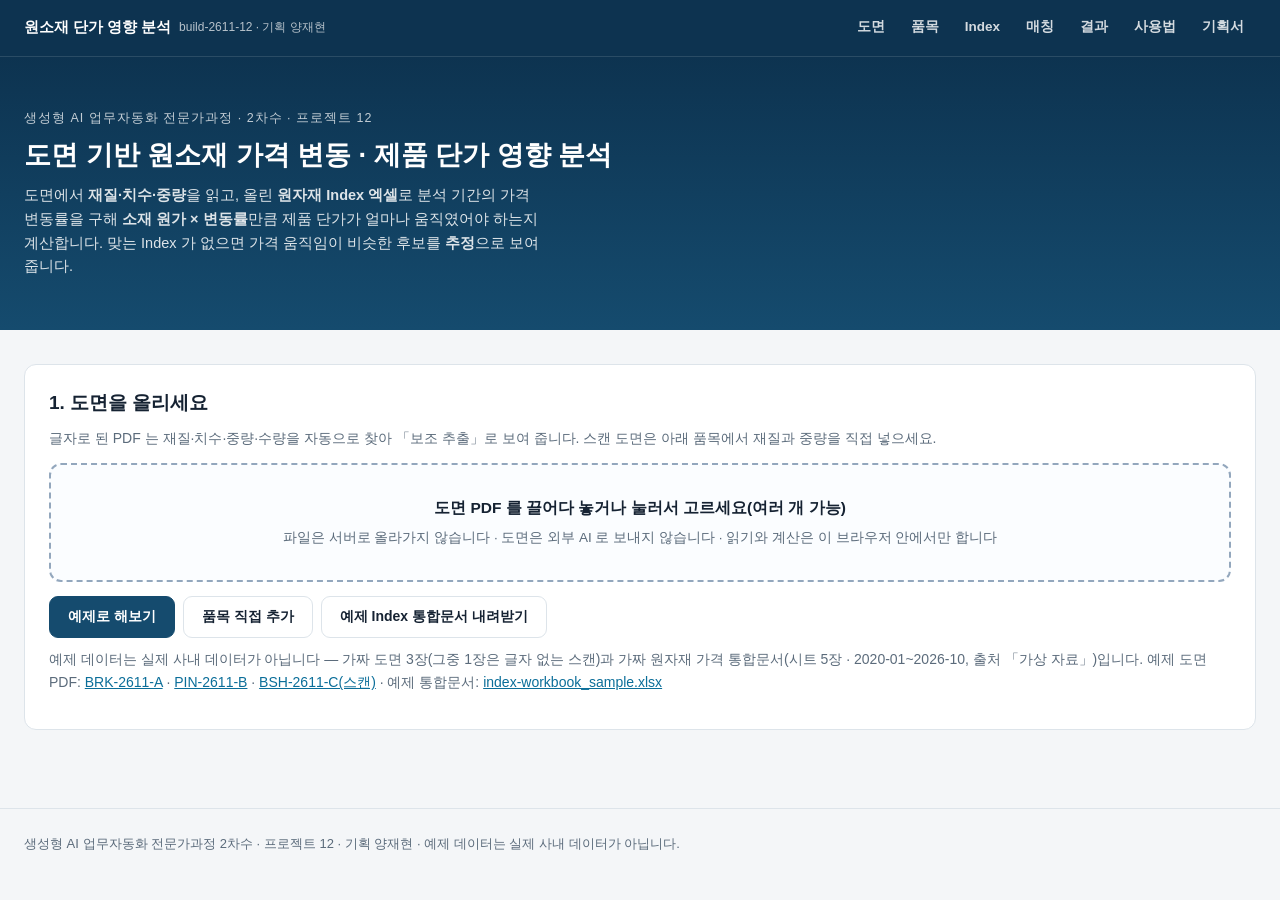
==== index.html @ 7f70e5bc "build-2611-12 임시 배포 Co-Authored-By: Claude Opus 5.5 <noreply@anthropic.com>" ====
<!DOCTYPE html>
<html lang="ko">
<head>
<meta charset="UTF-8">
<meta name="viewport" content="width=device-width, initial-scale=1.0">
<title>원소재 가격 변동 · 제품 단가 영향 분석 — 도면 · 원자재 Index 기반</title>
<meta name="description" content="도면 PDF 에서 재질·치수·중량을 읽고, 올린 원자재 Index 엑셀로 분석 기간의 원소재 가격 변동과 제품 단가 영향(소재 원가 × 변동률)을 계산합니다. 정확한 Index 가 없으면 가격 움직임이 비슷한 후보를 추정으로 보여 줍니다. 파일은 브라우저 안에서만 처리합니다.">
<link rel="icon" href="favicon.svg" type="image/svg+xml">
<link rel="canonical" href="https://build-2611-12.jobability.co.kr/">
<meta name="robots" content="index,follow">
<meta property="og:type" content="website">
<meta property="og:site_name" content="생성형 AI 업무자동화 전문가과정 · 2차수">
<meta property="og:url" content="https://build-2611-12.jobability.co.kr/">
<meta property="og:title" content="원소재 가격 변동 · 제품 단가 영향 분석 — 생성형 AI 업무자동화 전문가과정 2차수">
<meta property="og:description" content="도면의 재질·중량과 원자재 Index 엑셀로 원소재 가격 변동이 제품 단가에 준 영향을 계산합니다.">
<meta property="og:image" content="https://build-2611-12.jobability.co.kr/og-index.png">
<meta property="og:image:width" content="1200">
<meta property="og:image:height" content="630">
<meta property="og:locale" content="ko_KR">
<meta name="twitter:card" content="summary_large_image">
<link rel="stylesheet" href="css/style.css">
<link rel="stylesheet" href="css/app.css">
</head>
<body>

<nav class="topnav" aria-label="주요 메뉴">
  <div class="topnav-inner">
    <a class="topnav-brand" href="index.html">원소재 단가 영향 분석 <small>build-2611-12 · 기획 양재현</small></a>
    <ul class="topnav-links">
      <li><a href="#s-draw">도면</a></li>
      <li><a href="#s-items">품목</a></li>
      <li><a href="#s-index">Index</a></li>
      <li><a href="#s-match">매칭</a></li>
      <li><a href="#s-result">결과</a></li>
      <li><a href="guide.html">사용법</a></li>
      <li><a href="plan.html">기획서</a></li>
    </ul>
  </div>
</nav>

<header class="hero"><div class="wrap">
  <div class="eyebrow">생성형 AI 업무자동화 전문가과정 · 2차수 · 프로젝트 12</div>
  <h1>도면 기반 원소재 가격 변동 · 제품 단가 영향 분석</h1>
  <p>도면에서 <b>재질·치수·중량</b>을 읽고, 올린 <b>원자재 Index 엑셀</b>로 분석 기간의 가격 변동률을 구해
     <b>소재 원가 × 변동률</b>만큼 제품 단가가 얼마나 움직였어야 하는지 계산합니다.
     맞는 Index 가 없으면 가격 움직임이 비슷한 후보를 <b>추정</b>으로 보여 줍니다.</p>
</div></header>

<main><div class="wrap">

<section id="s-draw" class="card">
  <h2 style="margin-top:0">1. 도면을 올리세요</h2>
  <p class="sub">글자로 된 PDF 는 재질·치수·중량·수량을 자동으로 찾아 「보조 추출」로 보여 줍니다. 스캔 도면은 아래 품목에서 재질과 중량을 직접 넣으세요.</p>
  <label class="drop" id="drop">
    <input type="file" id="file" accept=".pdf,application/pdf" multiple>
    <b>도면 PDF 를 끌어다 놓거나 눌러서 고르세요(여러 개 가능)</b>
    <span>파일은 서버로 올라가지 않습니다 · 도면은 외부 AI 로 보내지 않습니다 · 읽기와 계산은 이 브라우저 안에서만 합니다</span>
  </label>
  <div class="btnrow">
    <button class="btn primary" id="btn-sample">예제로 해보기</button>
    <button class="btn" id="btn-add">품목 직접 추가</button>
    <button class="btn" id="btn-sample-xlsx">예제 Index 통합문서 내려받기</button>
  </div>
  <p class="sub" style="margin-top:10px">예제 데이터는 실제 사내 데이터가 아닙니다 — 가짜 도면 3장(그중 1장은 글자 없는 스캔)과 가짜 원자재 가격 통합문서(시트 5장 · 2020-01~2026-10, 출처 「가상 자료」)입니다.
    예제 도면 PDF: <a href="samples/BRK-2611-A_bracket.pdf">BRK-2611-A</a> · <a href="samples/PIN-2611-B_pin.pdf">PIN-2611-B</a> · <a href="samples/BSH-2611-C_scan.pdf">BSH-2611-C(스캔)</a> · 예제 통합문서: <a href="samples/index-workbook_sample.xlsx">index-workbook_sample.xlsx</a></p>
  <div id="draw-status"></div>
  <div id="draws" class="draws"></div>
</section>

<section id="s-items" class="card" hidden>
  <h2 style="margin-top:0">2. 품목 · 단가 · 원가 구성</h2>
  <p class="sub">값 옆 꼬리표가 출처입니다 — <span class="src s-doc">도면에서 읽음</span> <span class="src s-input">직접 입력</span> <span class="src s-calc">계산</span> <span class="src s-assume">가정</span>.
    빈 칸으로 둔 수율·스크랩 회수율·절단 여유는 가정 기본값을 씁니다. 가공 여유는 소재 규격(가공 전 치수)에 넣어 적으세요.</p>
  <div id="items"></div>
</section>

<section id="s-index" class="card" hidden>
  <h2 style="margin-top:0">3. 원자재 Index 엑셀 · 분석 기간</h2>
  <p class="sub">엑셀에 있는 Index 만 씁니다. 인터넷 시세나 다른 가격은 쓰지 않습니다. 열마다 이름 · 단위 · 출처를 읽어 아래 표에 보여 줍니다. 역할(Index · 참고 계열 · 쓰지 않음)과 재질 계열을 확인하고 고치세요.
    단위가 비어 있는 숫자 열(전월 대비 증감률)과 분기 열은 Index 로 쓰지 않습니다.</p>
  <label class="drop slim" id="xdrop">
    <input type="file" id="xfile" accept=".xlsx,.xls,.csv">
    <b>Index 엑셀(.xlsx · .csv)을 끌어다 놓거나 눌러서 고르세요</b>
    <span>시트 여러 장을 한 번에 읽습니다 · 머리 블록(Item · 지역 · 기준 · 단위 · 규격 · 출처) 형식과 「날짜 열 + Index 열」 형식 모두 · 일·주 단위 값은 월평균</span>
  </label>
  <div class="form">
    <label>분석 시작월 <input type="month" id="p-start" value="2022-03"></label>
    <label>분석 종료월 <input type="month" id="p-end" value="2025-05"></label>
    <label>설명 허용 차이(기준 단가의 %) <input type="number" id="tol" value="1" min="0" step="0.5"></label>
  </div>
  <label class="chk"><input type="checkbox" id="fx" disabled> USD · RMB 단위 Index 를 같은 통합문서의 환율 시트로 원화 환산해 쓰기(선택 · 바꾼 값은 「계산」) </label>
  <div class="tablewrap" id="map"></div>
  <div id="index-err"></div>
  <div id="index-status"></div>
</section>

<section id="s-match" class="card" hidden>
  <h2 style="margin-top:0">4. 원소재 ↔ Index 매칭</h2>
  <p class="sub">재질 계열과 같은 Index 가 있으면 그것만 씁니다. 없으면 같은 계열 후보를 재질 유사도와 분석 기간의 가격 움직임(월간 변동률 상관)으로 비교해 보여 주고 <b>추정 — 담당자 확인</b>으로 표시합니다.
    유사 Index 는 실제 원소재 가격이 아니라 가격 변동을 추정하는 대체 지표입니다.</p>
  <div id="match"></div>
</section>

<section id="s-result" class="card" hidden>
  <h2 style="margin-top:0">5. 분석 결과</h2>
  <div id="summary"></div>
  <h3>기간별 원자재 가격 변동</h3>
  <div class="tablewrap" id="price"></div>
  <div class="charts two" id="trend"></div>
  <h3>제품 단가 영향</h3>
  <p class="sub">원가 증감액 = 제품당 소재 원가 × Index 변동률. 가공비·인건비·경비는 Index 영향을 받지 않는 별도 항목입니다.</p>
  <div class="tablewrap" id="impact"></div>
  <div class="charts wide" id="waterfall"></div>
  <h3>추가 검토가 필요한 항목</h3>
  <div id="review"></div>
</section>

<section id="s-out" class="card" hidden>
  <h2 style="margin-top:0">6. 엑셀 보고서 · AI(선택)</h2>
  <div class="btnrow">
    <button class="btn green" id="btn-export">엑셀 보고서 내려받기</button>
  </div>
  <p class="sub" style="margin-top:10px">시트: 도면별분석 · Index매칭 · 가격변동(분석 기간 월별 원자료 포함) · 단가영향 · 종합 · 근거가정</p>
  <details class="ai">
    <summary>AI 의견 받기(선택 — 없어도 모든 계산이 됩니다)</summary>
    <p class="sub">매칭 카드의 「AI 의견」 단추를 누르면 <b>담당자가 확인한 재질명과 엑셀의 Index 이름 목록만</b> 보냅니다. 도면·단가·Index 값은 보내지 않습니다. AI 답은 계산에 쓰지 않고 「AI 초안 — 검토 필요」로만 보여 줍니다.</p>
    <div class="form">
      <label>제공자 <select id="ai-prov"><option value="anthropic">Anthropic (claude-haiku-5-5)</option><option value="openai">OpenAI (gpt-4o-mini)</option></select></label>
      <label class="wide">API 키 <input type="password" id="ai-key" autocomplete="off" placeholder="키는 이 브라우저에만 저장됩니다"></label>
    </div>
  </details>
</section>

</div></main>

<footer><div class="wrap">
  생성형 AI 업무자동화 전문가과정 2차수 · 프로젝트 12 · 기획 양재현 ·
  예제 데이터는 실제 사내 데이터가 아닙니다.
</div></footer>

<script src="lib/xlsx.full.min.js"></script>
<script src="js/costidx.js"></script>
<script src="js/app.js"></script>
</body>
</html>
---- css/style.css ----
:root{
  --bg:#f4f6f8; --card:#fff; --ink:#152232; --sub:#5b6b7b; --line:#dde4ea;
  --brand:#154b6e; --brand-deep:#0d3350; --accent:#0b6e99;
  --ok:#0a6045; --warn:#7a4f00; --danger:#c8341f;
  --wrap:1320px; --pad:24px;
}
@media (max-width:640px){ :root{ --pad:16px; } }
*{box-sizing:border-box; margin:0; padding:0;}
html,body{background:var(--bg); color:var(--ink);
  font-family:"Pretendard","Apple SD Gothic Neo","Malgun Gothic",sans-serif;}
body{font-size:15px; line-height:1.65; word-break:keep-all; overflow-wrap:break-word;}

/* 상단 바는 고정 — 표를 아래로 훑는 동안에도 조작부가 보여야 한다.
   sticky 가 아니라 fixed 다: 조상에 overflow 가 걸리면 sticky 는 조용히 죽는다. */
.topnav{position:fixed; top:0; left:0; right:0; z-index:40;
  background:var(--brand-deep); border-bottom:1px solid rgba(255,255,255,.12);}
.topnav-inner{display:flex; align-items:center; justify-content:space-between;
  gap:20px; max-width:var(--wrap); margin:0 auto; padding:0 var(--pad); min-height:56px;}
.topnav-brand{display:flex; align-items:center; min-height:56px; color:#fff;
  font-weight:750; font-size:14.5px; text-decoration:none; white-space:nowrap;}
.topnav-brand small{font-weight:400; opacity:.7; font-size:12px; margin-left:8px;}
.topnav-links{display:flex; align-items:center; gap:2px; list-style:none; margin:0; padding:0;
  overflow-x:auto; scrollbar-width:none;}
.topnav-links::-webkit-scrollbar{display:none;}
.topnav-links a{display:flex; align-items:center; min-height:56px; padding:0 12px;
  color:rgba(255,255,255,.82); text-decoration:none; font-size:13.5px; font-weight:600;
  white-space:nowrap; border-bottom:2px solid transparent;}
.topnav-links a:hover{color:#fff;}
.topnav-links a.active{color:#fff; border-bottom-color:#7ec8a0;}
@media (max-width:860px){
  .topnav-inner{gap:10px; padding:0 14px; min-height:52px;}
  .topnav-brand{min-height:52px; font-size:13.5px;} .topnav-brand small{display:none;}
  .topnav-links a{min-height:52px; padding:0 9px; font-size:13px;}
}

.hero{background:linear-gradient(180deg,var(--brand-deep),var(--brand)); color:#fff;
  padding:52px 0 38px; margin-top:56px;}
@media (max-width:860px){ .hero{margin-top:52px; padding:38px 0 28px;} }
.hero .eyebrow{font-size:12.5px; letter-spacing:.08em; opacity:.75; margin-bottom:9px;}
.hero h1{font-size:27px; line-height:1.3; font-weight:750; margin-bottom:11px;}
.hero p{max-width:66ch; color:rgba(255,255,255,.86); font-size:14.5px;}
main{padding:34px 0 60px;}
.wrap{max-width:var(--wrap); margin:0 auto; padding:0 var(--pad);}

h2{font-size:19px; font-weight:700; margin:32px 0 8px;}
main > .wrap > :first-child{margin-top:0;}
p{margin:0 0 13px;} .sub{color:var(--sub); font-size:14px;}
code{font-family:ui-monospace,SFMono-Regular,Menlo,monospace; font-size:.92em;
  background:#eef2f6; border-radius:4px; padding:1px 5px;}

.card{background:var(--card); border:1px solid var(--line); border-radius:12px;
  padding:22px 24px; margin-bottom:18px;}
.drop{display:block; border:2px dashed #93a7bd; border-radius:12px; background:#fbfdff;
  padding:30px 20px; text-align:center; cursor:pointer; transition:border-color .15s,background .15s;}
.drop:hover,.drop.over{border-color:var(--accent); background:#f0f8fc;}
.drop b{display:block; font-size:15.5px; margin-bottom:5px;}
.drop span{color:var(--sub); font-size:13.5px;}
input[type=file]{display:none;}

.btn{display:inline-flex; align-items:center; justify-content:center; gap:6px;
  min-height:42px; padding:0 18px; border-radius:9px; border:1px solid var(--line);
  background:#fff; color:var(--ink); font-size:14px; font-weight:650; cursor:pointer;}
.btn:hover{border-color:#9fb2c4;}
.btn.primary{background:var(--brand); border-color:var(--brand); color:#fff;}
.btn.primary:hover{background:var(--brand-deep);}
.btn.green{background:var(--ok); border-color:var(--ok); color:#fff;}
.btn:disabled{opacity:.45; cursor:not-allowed;}
.btnrow{display:flex; flex-wrap:wrap; gap:8px; margin-top:14px;}

.note{border-left:4px solid var(--accent); background:#eef6fa; color:#0b3a4f;
  padding:13px 15px; border-radius:8px; font-size:14px; margin:14px 0;}
.warn{border-left:4px solid var(--danger); background:#fdeae7; color:#7a1a0c;
  padding:13px 15px; border-radius:8px; font-size:14px; margin:14px 0;}
.ok{border-left:4px solid var(--ok); background:#e9f6f0; color:#08422a;
  padding:13px 15px; border-radius:8px; font-size:14px; margin:14px 0;}

.tablewrap{overflow-x:auto; border:1px solid var(--line); border-radius:10px; background:#fff; max-height:70vh;}
table{border-collapse:collapse; width:100%; font-size:13px;}
th,td{border-bottom:1px solid var(--line); padding:8px 11px; text-align:left; white-space:nowrap;}
th{background:#eef2f6; font-weight:700; position:sticky; top:0; z-index:1;}
tr:last-child td{border-bottom:0;}
td.num{text-align:right; font-variant-numeric:tabular-nums;}
td.mono{font-family:ui-monospace,SFMono-Regular,Menlo,monospace;}
tr.flag td{background:#fdf3f1;}
/* 계산으로 채운 값은 문서에 적혀 있던 값과 **신뢰도가 다르다.**
   같은 모양으로 두면 사람이 구분하지 못한 채 그대로 믿게 된다. */
td .calc{display:inline-block; margin-left:5px; font-size:10.5px; font-weight:700;
  color:#0b3a4f; background:#dceaf3; border-radius:4px; padding:1px 5px; vertical-align:middle;}
.rev{color:var(--danger); font-weight:650; white-space:normal; min-width:240px;}

.filelist{margin:13px 0 0; padding:0; list-style:none; font-size:13.5px;}
.filelist li{padding:6px 0; border-bottom:1px solid var(--line); color:var(--sub);
  display:flex; justify-content:space-between; gap:10px;}
.filelist li:last-child{border-bottom:0;}
.stats{display:flex; flex-wrap:wrap; gap:10px; margin:14px 0 0;}
.stat{background:#eef2f6; border-radius:9px; padding:9px 14px; font-size:13.5px;}
.stat b{font-size:17px; display:block; font-variant-numeric:tabular-nums;}
footer{border-top:1px solid var(--line); padding:24px 0 40px; color:var(--sub); font-size:13px;}
---- css/app.css ----
/* 이 앱 전용 — 공통 style.css 뒤에 읽는다 */
[hidden]{display:none !important;}
h3{font-size:16px; font-weight:700; margin:24px 0 8px;}
h3 small{font-weight:400; font-size:12.5px; margin-left:6px;}
.btn.sm{min-height:34px; padding:0 12px; font-size:13px;}
.btnrow.tight2{margin-top:10px;}
.bad{color:var(--danger); font-weight:650;}
.drop.slim{padding:20px 16px;}
a{color:var(--accent);}

/* 출처 꼬리표 — 도면에서 읽은 값 · 직접 입력 · 계산 · 추정 · 가정은 신뢰도가 다르다 */
.src{display:inline-block; font-size:10.5px; font-weight:700; border-radius:4px; padding:1px 5px; vertical-align:middle; white-space:nowrap; line-height:1.5;}
.s-doc{color:#0b3a4f; background:#dceaf3;}
.s-input{color:#34404c; background:#e8ecf0;}
.s-calc{color:#08422a; background:#dcefe5;}
.s-est{color:#7a1a0c; background:#fbe1d9;}
.s-assume{color:#6b4a00; background:#fbefcf;}

/* 보조 추출 */
.draws{display:grid; grid-template-columns:repeat(auto-fit,minmax(min(420px,100%),1fr)); gap:12px; margin-top:12px;}
.draw{border:1px solid var(--line); border-radius:10px; padding:12px 14px; background:#fbfdff; min-width:0;}
.draw-head{margin-bottom:8px; font-size:14px; overflow-wrap:anywhere;}
.draw .tablewrap{max-height:none;}
table.ext th{position:static; width:84px; background:#f3f6f9;}
table.ext td{white-space:normal;}
td.srcline{color:var(--sub); font-size:12px; font-family:ui-monospace,SFMono-Regular,Menlo,monospace;}

/* 품목 편집 */
.item{border:1px solid var(--line); border-radius:10px; padding:14px 16px; margin-top:14px; background:#fcfdfe;}
.item-head{display:flex; flex-wrap:wrap; gap:6px 10px; align-items:center; margin-bottom:6px;}
.item-head .x{margin-left:auto;}
.form{display:grid; grid-template-columns:repeat(auto-fill,minmax(min(190px,100%),1fr)); gap:10px 14px; align-items:end; margin:10px 0;}
.form label{display:flex; flex-direction:column; gap:4px; font-size:13px; color:var(--sub);}
.form label .src{align-self:flex-start;}
.form label.wide{grid-column:span 2;}
@media (max-width:640px){ .form label.wide{grid-column:1/-1;} }
.form input,.form select,table.lines input,table.lines select,#map select{font:inherit; font-size:14px; padding:6px 8px; border:1px solid var(--line); border-radius:7px; background:#fff; min-width:0; width:100%;}
.form.comp{padding:10px 12px; background:#f4f7fa; border-radius:9px;}
table.lines{width:max-content; min-width:100%;}
table.lines td{vertical-align:top; padding:6px 6px;}
table.lines th{font-size:12px;}
table.lines .cell{display:flex; flex-direction:column; gap:3px; align-items:flex-start;}
.w-mat{width:150px !important;} .w-dim{width:160px !important;} .w-n{width:100px !important;} .w-s{width:76px !important;}
table.lines select{min-width:150px;}
td.calc{font-size:12px; color:var(--sub); white-space:nowrap; min-width:190px; line-height:1.7;}
.x{border:0; background:none; color:var(--accent); cursor:pointer; text-decoration:underline; font:inherit; font-size:13px;}
.issues{margin-top:10px; font-size:13.5px;} .issues ul{margin:6px 0 0 20px; color:var(--sub);}
#map{margin-top:6px; max-height:none;}
#map td{vertical-align:middle;}

/* 매칭 */
.mcard{border:1px solid var(--line); border-left:5px solid var(--ok); border-radius:10px; padding:12px 16px; margin-top:12px; background:#fff;}
.mcard.st-estimate,.mcard.st-manual{border-left-color:#d9822b;}
.mcard.st-multi,.mcard.st-none,.mcard.st-unknown{border-left-color:var(--danger);}
.mhead{font-size:14.5px; margin-bottom:6px; display:flex; flex-wrap:wrap; gap:4px 8px; align-items:center;}
.tag{font-size:12px; font-weight:700; border-radius:5px; padding:2px 7px;}
.t-ok{background:#dcefe5; color:#08422a;} .t-warn{background:#fdebd3; color:#6b3a00;} .t-bad{background:#fbd9d2; color:#7a1a0c;}
.conf{font-size:12.5px; color:var(--sub);}
table.cands tr.sel td{background:#fdf6ea; font-weight:650;}
table.cands td.wrap{white-space:normal; min-width:200px;}
.mctl{margin:8px 0 0;}
.aibox{border:1px dashed #b38a3e; background:#fffaf0; border-radius:8px; padding:10px 12px; margin-top:8px; font-size:13.5px; white-space:pre-line;}
.aibox p{margin:4px 0 0;}
details.ai{margin-top:16px; border-top:1px solid var(--line); padding-top:12px;}
details.ai summary{cursor:pointer; font-weight:650;}

/* 결과 */
td.up{color:var(--danger);} td.down{color:var(--ok);}
.rev{white-space:normal; min-width:240px; font-size:12.5px;}
.v-explained{color:var(--ok);} .v-review,.v-contradict{color:var(--danger); font-weight:650;} .v-na{color:var(--sub);}
.revlist{margin:6px 0 0 20px; font-size:14px;} .revlist li{margin-bottom:5px;}
#price,#impact{max-height:none;}

/* 그래프 */
.charts{display:grid; gap:14px 18px; margin-top:6px;}
.charts.two{grid-template-columns:repeat(auto-fit,minmax(min(380px,100%),1fr));}
.charts.wide{grid-template-columns:repeat(auto-fit,minmax(min(520px,100%),1fr));}
.charts > div{min-width:0;}
.charts svg,.chart svg{width:100%; height:auto; display:block; background:#fff; border:1px solid var(--line); border-radius:10px;}
.chart.cand{margin-top:10px; max-width:640px;}
svg .grid{stroke:#e6ebf0;} svg .ax{font-size:11px; fill:#5b6b7b;} svg .axt{font-size:11.5px; fill:#152232; font-weight:600;}
svg .axl{stroke:#9aa9b8;}
svg polyline{fill:none; stroke-width:2.2;}
svg .l-idx{stroke:#154b6e;} svg .l-ref{stroke-dasharray:5 4;}
svg .period{fill:#f6c97a; opacity:.22;}
svg .mark{fill:#c8341f; stroke:#fff; stroke-width:1.5;}
svg .wl{font-size:10.5px; font-weight:600;}
svg .conn{stroke:#9aa9b8; stroke-dasharray:3 3;}
.legend{display:flex; flex-wrap:wrap; gap:6px 14px; align-items:center; font-size:12.5px; color:var(--sub); margin-top:6px;}
.legend .sw{display:inline-block; width:16px; height:3px; margin-right:6px; vertical-align:middle;}
/* v1.1 — 통합문서 매핑 · 근거 · 단위별 표 */
#map{max-height:520px;}
#map tr.sheethead td{background:#eef3f8; white-space:normal; font-size:13px; position:sticky; top:37px;}
#map td.wrap{min-width:240px;}
td.ev,.ev{font-size:12px; color:var(--sub); white-space:normal; min-width:200px;}
td.mono{font-family:ui-monospace,SFMono-Regular,Menlo,monospace;}
.evid{font-size:13px; color:var(--sub);}
.unitgrp{margin-top:10px;} .unithead{font-size:13.5px; margin:4px 0 6px;}
label.chk{display:flex; gap:8px; align-items:center; font-size:13.5px; color:var(--ink); margin:4px 0 10px;}
#price{border:0; max-height:none; overflow:visible; background:none;}
#map select[data-r=role]{min-width:150px;} #map select[data-r=family]{min-width:150px;}
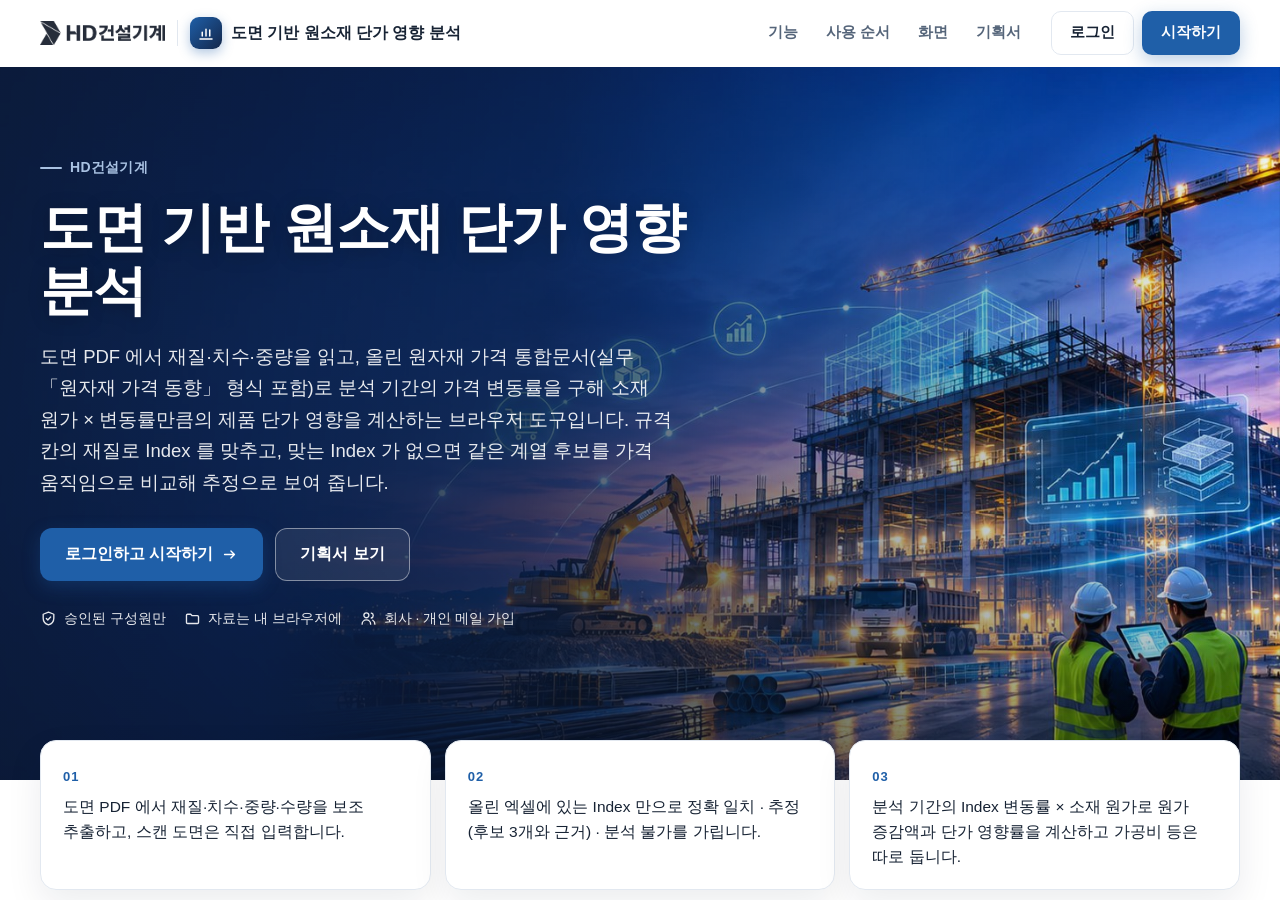
==== commit a3e2fad6: "마무리: 로그인 · 게시판 · 첫 화면 · 개발 자료 전체 Co-Authored-By: Claude Fable 5.2 <noreply@anthropic.com>" ====
--- a/index.html
+++ b/index.html
@@ -6,20 +6,26 @@
 <title>원소재 가격 변동 · 제품 단가 영향 분석 — 도면 · 원자재 Index 기반</title>
 <meta name="description" content="도면 PDF 에서 재질·치수·중량을 읽고, 올린 원자재 Index 엑셀로 분석 기간의 원소재 가격 변동과 제품 단가 영향(소재 원가 × 변동률)을 계산합니다. 정확한 Index 가 없으면 가격 움직임이 비슷한 후보를 추정으로 보여 줍니다. 파일은 브라우저 안에서만 처리합니다.">
 <link rel="icon" href="favicon.svg" type="image/svg+xml">
-<link rel="canonical" href="https://build-2611-12.jobability.co.kr/">
+<link rel="canonical" href="https://aebonlee.github.io/build-2611-12/">
 <meta name="robots" content="index,follow">
 <meta property="og:type" content="website">
 <meta property="og:site_name" content="생성형 AI 업무자동화 전문가과정 · 2차수">
-<meta property="og:url" content="https://build-2611-12.jobability.co.kr/">
+<meta property="og:url" content="https://aebonlee.github.io/build-2611-12/">
 <meta property="og:title" content="원소재 가격 변동 · 제품 단가 영향 분석 — 생성형 AI 업무자동화 전문가과정 2차수">
 <meta property="og:description" content="도면의 재질·중량과 원자재 Index 엑셀로 원소재 가격 변동이 제품 단가에 준 영향을 계산합니다.">
-<meta property="og:image" content="https://build-2611-12.jobability.co.kr/og-index.png">
+<meta property="og:image" content="https://aebonlee.github.io/build-2611-12/og-index.png">
 <meta property="og:image:width" content="1200">
 <meta property="og:image:height" content="630">
 <meta property="og:locale" content="ko_KR">
 <meta name="twitter:card" content="summary_large_image">
 <link rel="stylesheet" href="css/style.css">
 <link rel="stylesheet" href="css/app.css">
+<!-- auth-kit: 로그인 전에는 도구 화면을 감춘다(js/auth.js 가 판정 뒤 푼다) -->
+<script>document.documentElement.classList.add('auth-lock')</script>
+<link rel="stylesheet" href="css/auth.css?v=2026-11-13.10">
+<link rel="stylesheet" href="css/board.css?v=2026-11-13.10">
+<link rel="stylesheet" href="css/kit-build.css?v=2026-11-13.10">
+<!-- /auth-kit -->
 </head>
 <body>
 
@@ -141,5 +147,12 @@
 <script src="lib/xlsx.full.min.js"></script>
 <script src="js/costidx.js"></script>
 <script src="js/app.js"></script>
+<!-- auth-kit: 로그인 · 사용 신청 · 승인 · 게시판(키트 정본 data10-00/kit/auth, 적용 build-2611-00/tools/kit) -->
+<script src="vendor/supabase.js?v=2026-11-13.10"></script>
+<script src="js/auth-config.js?v=2026-11-13.10"></script>
+<script src="js/kit-build.js?v=2026-11-13.10"></script>
+<script src="js/board.js?v=2026-11-13.10"></script>
+<script src="js/auth.js?v=2026-11-13.10"></script>
+<!-- /auth-kit -->
 </body>
 </html>
--- a/css/auth.css
+++ b/css/auth.css
@@ -0,0 +1,571 @@
+/* data10 로그인 키트 — 정본: data10-00/kit/auth/css/auth.css (사본을 직접 고치지 말 것)
+   로그인 전 대문 · 사용 신청 · 승인 대기 · 구성원 관리 창. 클래스는 모두 ag- / auth- 로 시작해 도구 화면과 섞이지 않는다. */
+:root {
+  --ag-ink: #172334; --ag-sub: #55657a; --ag-line: #d6dee8; --ag-bg: #f3f6f9;
+  --ag-navy: #13274b; --ag-navy-2: #0c1b36; --ag-brand: #1f5fa8; --ag-brand-d: #174a84;
+  --ag-ok: #1b6e3a; --ag-ok-bg: #e5f3ea; --ag-err: #b3261e; --ag-err-bg: #fdecea; --ag-warn: #7a5200; --ag-warn-bg: #fff4d6;
+  --ag-accent: #a9c2e2;
+  --ag-pad: 20px;
+}
+@media (min-width: 640px) { :root { --ag-pad: 28px; } }
+@media (min-width: 1024px) { :root { --ag-pad: 40px; } }
+
+/* 로그인 전에는 도구 화면을 감춘다(자리는 그대로 — 그래프 폭 계산이 흔들리지 않게 visibility) */
+html.auth-lock body > *:not(#authGate) { visibility: hidden; }
+html.auth-lock body { overflow: hidden; }
+
+.ag {
+  position: fixed; inset: 0; z-index: 2000; overflow-y: auto; -webkit-overflow-scrolling: touch;
+  background: var(--ag-bg); color: var(--ag-ink);
+  font: 16px/1.65 Pretendard, 'Apple SD Gothic Neo', 'Malgun Gothic', 'Noto Sans KR', sans-serif;
+  word-break: keep-all; overflow-wrap: break-word;
+}
+.ag[hidden] { display: none; }
+.ag *, .ag *::before, .ag *::after, .ag-modal * { box-sizing: border-box; }
+
+.ag-wrap {
+  max-width: calc(1180px + 2 * var(--ag-pad)); margin: 0 auto; padding: 0 var(--ag-pad);
+  display: grid; grid-template-columns: minmax(0, 1fr); gap: 0;
+}
+.ag-hero {
+  background: linear-gradient(160deg, var(--ag-navy) 0%, var(--ag-navy-2) 100%); color: #fff;
+  margin: 0 calc(-1 * var(--ag-pad)); padding: 36px var(--ag-pad) 32px;
+}
+.ag-side { padding: 24px 0 8px; }
+@media (min-width: 960px) {
+  .ag { background: linear-gradient(90deg, var(--ag-navy-2) 0, var(--ag-navy-2) 50%, var(--ag-bg) 50%); }
+  .ag-wrap { grid-template-columns: minmax(0, 1fr) minmax(0, 1fr); min-height: calc(100vh - 48px); align-items: center; }
+  .ag-hero { margin: 0; padding: 56px 48px 56px 0; background: none; min-height: 100%; display: flex; flex-direction: column; justify-content: center; }
+  .ag-side { padding: 56px 0 56px 48px; }
+}
+.ag-eyebrow { margin: 0 0 10px; font-size: 13.5px; letter-spacing: .02em; color: var(--ag-accent); }
+.ag-hero h1 { margin: 0 0 14px; font-size: clamp(26px, 3.6vw, 38px); line-height: 1.3; color: #fff; font-weight: 800; }
+.ag-lead { margin: 0 0 24px; color: #d7e3f2; font-size: 16.5px; max-width: 640px; }
+.ag-feats { list-style: none; margin: 0 0 24px; padding: 0; display: grid; grid-template-columns: minmax(0, 1fr); gap: 10px; }
+@media (min-width: 640px) { .ag-feats { grid-template-columns: repeat(2, minmax(0, 1fr)); } }
+.ag-feats li { border: 1px solid rgba(255, 255, 255, .14); border-radius: 12px; padding: 14px 16px; background: rgba(255, 255, 255, .05); }
+.ag-feats b { display: block; color: #fff; font-size: 15.5px; margin-bottom: 4px; }
+.ag-feats span { display: block; color: #c4d3e6; font-size: 14px; line-height: 1.55; }
+.ag-flow-t { margin: 0 0 8px; font-size: 13.5px; color: #a9c2e2; }
+.ag-flow ol { list-style: none; margin: 0; padding: 0; display: flex; flex-wrap: wrap; gap: 8px; }
+.ag-flow li { display: inline-flex; align-items: center; gap: 8px; padding: 6px 12px 6px 6px; border-radius: 999px; background: rgba(255, 255, 255, .08); color: #e6eef8; font-size: 14px; }
+.ag-n { display: inline-grid; place-items: center; width: 24px; height: 24px; border-radius: 50%; background: #fff; color: var(--ag-navy); font-weight: 700; font-size: 13px; }
+
+.ag-card { background: #fff; border: 1px solid var(--ag-line); border-radius: 16px; padding: 26px 24px; box-shadow: 0 10px 30px rgba(15, 30, 55, .08); max-width: 460px; margin: 0 auto; }
+.ag-card h2 { margin: 6px 0 8px; font-size: 21px; color: var(--ag-ink); }
+.ag-card p { margin: 0 0 12px; }
+.ag-sub { color: var(--ag-sub); font-size: 14.5px; }
+.ag-tabs { display: flex; gap: 4px; padding: 4px; background: #eef2f6; border-radius: 10px; margin: 0 0 18px; }
+.ag-tabs button { flex: 1; border: 0; background: transparent; padding: 9px 10px; border-radius: 8px; font: inherit; font-weight: 600; color: var(--ag-sub); cursor: pointer; }
+.ag-tabs button[aria-selected="true"] { background: #fff; color: var(--ag-ink); box-shadow: 0 1px 3px rgba(0, 0, 0, .1); }
+.ag-form { display: grid; gap: 12px; }
+.ag-form label { display: grid; gap: 5px; font-size: 14px; font-weight: 600; color: var(--ag-ink); }
+.ag-form small { font-weight: 400; color: var(--ag-sub); }
+.ag-form input { font: inherit; font-size: 16px; font-weight: 400; padding: 10px 12px; border: 1px solid var(--ag-line); border-radius: 9px; background: #fff; color: var(--ag-ink); width: 100%; }
+.ag-form input::placeholder { color: #8a97a8; font-weight: 400; }
+.ag-form input:focus { outline: 2px solid var(--ag-brand); outline-offset: 1px; border-color: var(--ag-brand); }
+.ag-btn { font: inherit; font-weight: 700; display: inline-flex; align-items: center; justify-content: center; gap: 6px; min-height: 44px; padding: 8px 16px;
+  border-radius: 10px; border: 1px solid var(--ag-line); background: #fff; color: var(--ag-ink); cursor: pointer; width: 100%; }
+.ag-btn:hover { border-color: var(--ag-brand); }
+.ag-btn:disabled { opacity: .6; cursor: progress; }
+.ag-primary { background: var(--ag-brand); border-color: var(--ag-brand); color: #fff; }
+.ag-primary:hover { background: var(--ag-brand-d); }
+.ag-kakao { background: #fee500; border-color: #fee500; color: #191600; }
+.ag-or { display: flex; align-items: center; gap: 10px; color: var(--ag-sub); font-size: 13px; margin: 14px 0; }
+.ag-or::before, .ag-or::after { content: ''; flex: 1; height: 1px; background: var(--ag-line); }
+.ag-hint { margin: 14px 0 0 !important; color: var(--ag-sub); font-size: 13.5px; }
+.ag-msg { margin: 12px 0 0 !important; font-size: 14px; min-height: 1em; color: var(--ag-sub); }
+.ag-msg:empty { display: none; }
+.ag-msg.is-err { color: var(--ag-err); background: var(--ag-err-bg); padding: 8px 12px; border-radius: 8px; }
+.ag-msg.is-ok { color: var(--ag-ok); background: var(--ag-ok-bg); padding: 8px 12px; border-radius: 8px; }
+.ag-link { border: 0; background: none; color: var(--ag-sub); text-decoration: underline; font: inherit; font-size: 14px; cursor: pointer; margin-top: 14px; padding: 6px 0; }
+.ag-badge { display: inline-block; padding: 3px 10px; border-radius: 999px; background: var(--ag-warn-bg); color: var(--ag-warn); font-size: 13px; font-weight: 700; }
+.ag-badge.is-off { background: var(--ag-err-bg); color: var(--ag-err); }
+.ag-claim { margin-top: 16px; padding: 14px; border: 1px dashed var(--ag-line); border-radius: 10px; font-size: 14px; color: var(--ag-sub); }
+.ag-foot { text-align: center; color: var(--ag-sub); font-size: 13px; margin: 0; padding: 14px var(--ag-pad) 22px; }
+@media (min-width: 960px) { .ag-foot { color: #8fa3bd; text-align: left; max-width: calc(1180px + 2 * var(--ag-pad)); margin: 0 auto; } }
+
+/* 상단 바 계정 칩 */
+.auth-chip { display: flex; align-items: center; gap: 6px; margin-left: auto; flex-wrap: nowrap; font-size: 13.5px; }
+.auth-chip.is-float { position: fixed; top: 10px; right: 10px; z-index: 1500; background: #fff; border: 1px solid var(--ag-line); border-radius: 999px; padding: 4px 6px 4px 12px; }
+.auth-chip-name { max-width: 9em; overflow: hidden; text-overflow: ellipsis; white-space: nowrap; font-weight: 600; }
+.auth-chip-btn { font: inherit; font-size: 13px; border: 1px solid var(--ag-line); background: #fff; color: var(--ag-ink); border-radius: 8px; padding: 5px 10px; cursor: pointer; white-space: nowrap; display: inline-flex; align-items: center; gap: 4px; }
+.auth-chip-btn:hover { border-color: var(--ag-brand); color: var(--ag-brand); }
+.auth-chip-n { display: inline-grid; place-items: center; min-width: 18px; height: 18px; padding: 0 5px; border-radius: 9px; background: var(--ag-err); color: #fff; font-size: 11.5px; font-weight: 700; }
+.auth-chip-n[hidden] { display: none; }
+@media (max-width: 639px) { .auth-chip-name { display: none; } }
+
+/* 구성원 관리 창 */
+.ag-modal { position: fixed; inset: 0; z-index: 2100; background: rgba(10, 20, 35, .5); display: flex; align-items: flex-start; justify-content: center; padding: 24px 12px; overflow-y: auto;
+  font: 15px/1.6 Pretendard, 'Apple SD Gothic Neo', 'Malgun Gothic', sans-serif; color: var(--ag-ink); word-break: keep-all; overflow-wrap: break-word; }
+.ag-modal[hidden] { display: none; }
+.ag-panel { background: #fff; border-radius: 14px; width: 100%; max-width: 980px; padding: 20px 22px 24px; }
+.ag-panel-h { display: flex; align-items: center; justify-content: space-between; gap: 12px; }
+.ag-panel-h h2 { margin: 0; font-size: 20px; }
+.ag-x { border: 0; background: none; font-size: 26px; line-height: 1; cursor: pointer; color: var(--ag-sub); padding: 4px 8px; }
+.ag-panel .ag-tabs { max-width: 320px; margin: 12px 0; }
+.ag-tablewrap { overflow-x: auto; }
+.ag-table { width: 100%; border-collapse: collapse; font-size: 14.5px; }
+.ag-table th, .ag-table td { text-align: left; vertical-align: top; padding: 10px 8px; border-bottom: 1px solid var(--ag-line); }
+.ag-table th { background: #f1f4f8; font-size: 13.5px; white-space: nowrap; }
+.ag-table small { color: var(--ag-sub); }
+.ag-acts { display: flex; flex-wrap: wrap; gap: 6px; min-width: 150px; }
+.ag-btn.ag-sm { width: auto; min-height: 34px; padding: 4px 10px; font-size: 13.5px; }
+.ag-st { display: inline-block; padding: 1px 8px; border-radius: 999px; font-size: 12.5px; font-weight: 700; background: #eef2f6; color: var(--ag-sub); }
+.ag-st.is-pending { background: var(--ag-warn-bg); color: var(--ag-warn); }
+.ag-st.is-active { background: var(--ag-ok-bg); color: var(--ag-ok); }
+.ag-st.is-disabled { background: var(--ag-err-bg); color: var(--ag-err); }
+.ag-st.is-admin { background: #e6eef9; color: var(--ag-brand-d); }
+/* 밝은 테마(plan.json landing.theme = "light") — 바탕은 --ag-bg, 글자는 --ag-ink, 강조는 --ag-accent */
+.ag-light, .ag-light .ag-hero { background: var(--ag-bg); }
+@media (min-width: 960px) { .ag.ag-light { background: var(--ag-bg); } }
+.ag-light .ag-hero { color: var(--ag-ink); }
+.ag-light .ag-hero h1 { color: var(--ag-navy); font-size: clamp(30px, 4.2vw, 46px); line-height: 1.25; }
+.ag-light .ag-eyebrow { font-size: 16px; font-weight: 700; }
+.ag-light .ag-lead { color: var(--ag-sub); font-size: 17px; }
+.ag-light .ag-feats li { background: #fff; border-color: var(--ag-line); }
+.ag-light .ag-feats b { color: var(--ag-ink); }
+.ag-light .ag-feats span { color: var(--ag-sub); }
+.ag-light .ag-flow-t { color: var(--ag-sub); }
+.ag-light .ag-flow li { background: #fff; color: var(--ag-ink); border: 1px solid var(--ag-line); }
+.ag-light .ag-n { background: var(--ag-navy); color: #fff; }
+.ag-light .ag-primary { background: var(--ag-navy); border-color: var(--ag-navy); }
+.ag-light .ag-primary:hover { background: var(--ag-navy-2); }
+@media (min-width: 960px) { .ag-light .ag-foot { color: var(--ag-sub); } }
+/* 대문 그림(SVG) — 현장 데이터 → 관리도. 색은 currentColor 하나로(테마마다 .ag-art color 만 바꾼다) */
+.ag-hero { position: relative; overflow: hidden; }
+.ag-hero > :not(.ag-art) { position: relative; z-index: 1; }
+.ag-art { position: absolute; z-index: 0; pointer-events: none; color: #7fa6d6; opacity: .3;
+  right: -40px; top: 8px; width: min(560px, 78%); height: auto; }
+.ag-par { transition: transform .6s cubic-bezier(.2, .7, .2, 1); }
+.ag-line { fill: none; stroke: currentColor; stroke-width: 2.5; stroke-linecap: round; }
+.ag-ucl { stroke: currentColor; stroke-width: 1; stroke-dasharray: 5 6; opacity: .55; }
+.ag-lbl { fill: currentColor; font-size: 12px; opacity: .7; font-family: inherit; }
+.ag-pt { fill: var(--ag-navy-2); stroke: currentColor; stroke-width: 2; }
+.ag-ring { fill: none; stroke: currentColor; stroke-width: 2; transform-box: fill-box; transform-origin: center; opacity: 0; }
+@media (max-width: 639px) { .ag-art { width: 92%; right: -24px; top: 0; opacity: .28; } .ag-lbl { display: none; } }
+/* 데스크톱: 왼쪽 칸 맨 아래 띠(내용과 겹치지 않게 그만큼 아래 여백을 둔다) */
+@media (min-width: 960px) {
+  .ag-hero { padding-bottom: 210px; }
+  .ag-art { top: auto; bottom: 34px; left: 0; right: 32px; width: auto; max-width: 600px; opacity: .55; }
+}
+.ag-light .ag-art { color: var(--ag-navy); opacity: .26; }
+.ag-light .ag-pt { fill: var(--ag-bg); }
+
+/* 「이렇게 씁니다」 단계 — 차례로 밝아진다(그림의 점과 함께) */
+.ag-flow li { transition: background-color .35s, box-shadow .35s, color .35s; }
+.ag-flow li.is-on { background: rgba(255, 255, 255, .18); box-shadow: inset 0 0 0 1px rgba(255, 255, 255, .45); color: #fff; }
+.ag-light .ag-flow li.is-on { background: #fff; box-shadow: inset 0 0 0 1.5px var(--ag-navy); color: var(--ag-navy); }
+
+/* 효과 — .ag-fx 는 JS 가 처음 한 번만 붙인다(모션 최소화면 붙이지 않음). 효과가 없어도 모든 내용은 보인다. */
+@keyframes agDraw { to { stroke-dashoffset: 0; } }
+@keyframes agFade { from { opacity: 0; } }
+@keyframes agUp { from { opacity: 0; transform: translateY(12px); } }
+@keyframes agPop { from { opacity: 0; transform: scale(.4); } }
+@keyframes agPulse { 0% { opacity: .85; transform: scale(.6); } 100% { opacity: 0; transform: scale(2.2); } }
+.ag-fx .ag-line { stroke-dasharray: 1; stroke-dashoffset: 1; animation: agDraw 1.8s cubic-bezier(.4, 0, .2, 1) .2s forwards; }
+.ag-fx .ag-area { animation: agFade 1.2s ease 1s both; }
+.ag-fx .ag-pt { transform-box: fill-box; transform-origin: center; animation: agPop .45s cubic-bezier(.2, .9, .3, 1.4) var(--d, 1s) both; }
+.ag-fx .ag-eyebrow, .ag-fx .ag-hero h1, .ag-fx .ag-lead { animation: agUp .6s ease both; }
+.ag-fx .ag-hero h1 { animation-delay: .08s; } .ag-fx .ag-lead { animation-delay: .16s; }
+.ag-fx .ag-feats li { animation: agUp .55s ease both; }
+.ag-fx .ag-feats li:nth-child(1) { animation-delay: .28s; } .ag-fx .ag-feats li:nth-child(2) { animation-delay: .36s; }
+.ag-fx .ag-feats li:nth-child(3) { animation-delay: .44s; } .ag-fx .ag-feats li:nth-child(4) { animation-delay: .52s; }
+.ag-fx .ag-flow { animation: agUp .55s ease .62s both; }
+.ag-fx .ag-card { animation: agUp .6s ease .18s both; }
+.ag-ring { animation: agPulse 2.4s ease-out infinite; }
+.ag-feats li { transition: border-color .25s, background-color .25s; }
+.ag-feats li:hover { border-color: rgba(255, 255, 255, .32); background: rgba(255, 255, 255, .08); }
+.ag-light .ag-feats li:hover { border-color: var(--ag-navy); background: #fff; }
+
+/* ───────── 대문 사진 ───────── */
+.ag-sr { position: absolute !important; width: 1px; height: 1px; overflow: hidden; clip: rect(0 0 0 0); white-space: nowrap; }
+/* banner: 완성 그림을 위에 그대로(잘리지 않게), 아래에 기능 · 로그인 */
+.ag.ag-has-banner { background: var(--ag-bg); }
+.ag-banner { background: var(--ag-navy-2); display: flex; justify-content: center; }
+.ag-banner { cursor: pointer; }
+.ag-banner img { display: block; width: 100%; max-width: 1600px; height: auto; max-height: 72vh; object-fit: contain; }
+/* 데스크톱: 그림 아래로 로그인 카드가 첫 화면에 걸리게 높이를 줄인다 */
+@media (min-width: 960px) { .ag-banner img { max-height: 52vh; } }
+.ag-banner:focus-visible { outline: 3px solid var(--ag-brand); outline-offset: -3px; }
+.ag-wrap-banner { padding-top: 24px; padding-bottom: 8px; }
+.ag-has-banner .ag-hero-sub { background: none; color: var(--ag-ink); margin: 0; padding: 0 0 8px; }
+.ag-has-banner .ag-feats li { background: #fff; border-color: var(--ag-line); }
+.ag-has-banner .ag-feats b { color: var(--ag-ink); } .ag-has-banner .ag-feats span { color: var(--ag-sub); }
+.ag-has-banner .ag-flow-t { color: var(--ag-sub); }
+.ag-has-banner .ag-flow li { background: #fff; color: var(--ag-ink); border: 1px solid var(--ag-line); }
+.ag-has-banner .ag-flow li.is-on { box-shadow: inset 0 0 0 1.5px var(--ag-brand); color: var(--ag-brand-d); }
+.ag-has-banner .ag-n { background: var(--ag-navy); color: #fff; }
+@media (min-width: 960px) {
+  .ag-wrap-banner { min-height: 0; align-items: start; padding-top: 32px; }
+  .ag-has-banner .ag-hero-sub { padding: 8px 40px 24px 0; min-height: 0; }
+  .ag-has-banner .ag-side { padding: 8px 0 24px 40px; }
+  .ag-has-banner .ag-foot { color: var(--ag-sub); }
+}
+/* cover: 사진 위에 대표색을 덮는다(글자 대비를 위해 왼쪽을 더 짙게) */
+.ag-hero.ag-cover { background:
+  linear-gradient(100deg, color-mix(in srgb, var(--ag-navy-2) 94%, transparent) 0%, color-mix(in srgb, var(--ag-navy) 82%, transparent) 55%, color-mix(in srgb, var(--ag-navy) 45%, transparent) 100%),
+  var(--ag-photo) center / cover no-repeat, var(--ag-navy-2); }
+@media (min-width: 960px) {
+  .ag.ag-has-cover { background: linear-gradient(90deg, var(--ag-navy-2) 0, var(--ag-navy-2) 50%, var(--ag-bg) 50%); }
+  .ag-has-cover .ag-wrap { max-width: none; padding-left: 0; }
+  .ag-has-cover .ag-hero.ag-cover { margin: 0; padding: 56px 48px 56px max(var(--ag-pad), calc((100vw - 1180px) / 2)); min-height: 100vh; }
+}
+
+@media (prefers-reduced-motion: reduce) {
+  .ag *, .ag-modal * { transition: none !important; animation: none !important; }
+  .ag-ring { opacity: .6; }
+}
+
+/* ═════════ 홈페이지 모드(로그인 전) — hp-* ═════════
+   색은 과제마다 --ag-navy · --ag-navy-2 · --ag-brand · --ag-brand-d · --ag-accent 로 바뀐다(plan.json landing.colors). */
+.ag.ag-home { background: #fff; color: var(--ag-ink); scroll-behavior: smooth; }
+@media (min-width: 960px) { .ag.ag-home { background: #fff; } }
+.ag-home.hp-modal-open { overflow: hidden; }
+.hp { --hp-pad: var(--ag-pad); --hp-max: 1200px; --hp-soft: #f4f7fb; --hp-line: #e2e8f0; font-size: 16px; }
+.hp-in { max-width: calc(var(--hp-max) + 2 * var(--hp-pad)); margin: 0 auto; padding: 0 var(--hp-pad); }
+.hp a { color: inherit; }
+.hp h1, .hp h2, .hp h3 { margin: 0; letter-spacing: -0.01em; }
+.hp-ic { width: 24px; height: 24px; fill: none; stroke: currentColor; stroke-width: 1.7; stroke-linecap: round; stroke-linejoin: round; flex: none; }
+.hp-ic-s { width: 17px; height: 17px; fill: none; stroke: currentColor; stroke-width: 1.9; stroke-linecap: round; stroke-linejoin: round; flex: none; }
+
+/* 머리글 */
+.hp-nav { position: sticky; top: 0; z-index: 30; background: rgba(255, 255, 255, .92); backdrop-filter: saturate(1.4) blur(10px); border-bottom: 1px solid transparent; transition: border-color .2s, box-shadow .2s; }
+.hp-nav.is-scrolled { border-bottom-color: var(--hp-line); box-shadow: 0 6px 20px rgba(15, 30, 55, .06); }
+.hp-nav-in { display: flex; align-items: center; gap: 18px; min-height: 66px; }
+.hp-brand { display: flex; align-items: center; gap: 12px; text-decoration: none; min-width: 0; flex: 1 1 auto; }
+.hp-logo { height: 30px; width: auto; display: block; }
+.hp-wordmark { display: inline-flex; flex-direction: column; line-height: 1.05; font-weight: 800; font-size: 18px; color: var(--ag-navy); white-space: nowrap; }
+.hp-wordmark small { font-size: 10.5px; font-weight: 700; letter-spacing: .14em; color: var(--ag-sub); margin-top: 3px; }
+.hp-div { width: 1px; height: 26px; background: var(--hp-line); flex: none; }
+.hp-tool { display: inline-flex; align-items: center; gap: 9px; min-width: 0; }
+.hp-mark { display: inline-grid; place-items: center; width: 32px; height: 32px; border-radius: 9px; flex: none;
+  background: linear-gradient(135deg, var(--ag-brand), var(--ag-navy)); color: #fff; box-shadow: 0 4px 12px color-mix(in srgb, var(--ag-brand) 35%, transparent); }
+.hp-mark-ic { width: 18px; height: 18px; fill: none; stroke: currentColor; stroke-width: 2; stroke-linecap: round; stroke-linejoin: round; }
+.hp-tool-t { font-weight: 700; font-size: 15.5px; color: var(--ag-ink); white-space: nowrap; overflow: hidden; text-overflow: ellipsis; }
+.hp-links { display: none; gap: 4px; }
+.hp-links a { text-decoration: none; color: var(--ag-sub); font-weight: 600; font-size: 14.5px; padding: 8px 12px; border-radius: 8px; }
+.hp-links a:hover { color: var(--ag-ink); background: var(--hp-soft); }
+.hp-acts { display: flex; gap: 8px; flex: none; }
+@media (min-width: 1024px) { .hp-links { display: flex; } }
+@media (max-width: 639px) { .hp-wordmark small, .hp-div, .hp-tool-t { display: none; } .hp-acts .hp-ghost { display: none; } }
+
+/* 단추 */
+.hp-btn { font: inherit; font-weight: 700; font-size: 14.5px; display: inline-flex; align-items: center; justify-content: center; gap: 8px;
+  min-height: 42px; padding: 9px 18px; border-radius: 10px; border: 1px solid transparent; cursor: pointer; text-decoration: none; white-space: nowrap; transition: background-color .2s, border-color .2s, transform .15s, box-shadow .2s; }
+.hp-btn:focus-visible { outline: 3px solid color-mix(in srgb, var(--ag-brand) 45%, transparent); outline-offset: 2px; }
+.hp-lg { min-height: 50px; padding: 12px 24px; font-size: 16px; border-radius: 12px; }
+.hp-primary { background: var(--ag-brand); color: #fff; box-shadow: 0 6px 18px color-mix(in srgb, var(--ag-brand) 30%, transparent); }
+.hp-primary:hover { background: var(--ag-brand-d); transform: translateY(-1px); }
+.hp-ghost { background: transparent; color: var(--ag-ink); border-color: var(--hp-line); }
+.hp-ghost:hover { border-color: var(--ag-brand); color: var(--ag-brand-d); }
+.hp-line { background: rgba(255, 255, 255, .08); color: #fff; border-color: rgba(255, 255, 255, .45); }
+.hp-line:hover { background: rgba(255, 255, 255, .16); }
+
+/* 히어로 */
+.hp-hero { position: relative; overflow: hidden; color: #fff;
+  background: radial-gradient(1200px 520px at 85% 15%, color-mix(in srgb, var(--ag-brand) 55%, transparent), transparent 60%),
+              linear-gradient(160deg, var(--ag-navy) 0%, var(--ag-navy-2) 100%); }
+.hp-hero::after { content: ''; position: absolute; inset: 0; pointer-events: none; opacity: .18;
+  background-image: radial-gradient(rgba(255, 255, 255, .55) 1px, transparent 1.2px); background-size: 26px 26px;
+  -webkit-mask-image: linear-gradient(180deg, #000 0%, transparent 85%); mask-image: linear-gradient(180deg, #000 0%, transparent 85%); }
+.hp-cover { background: linear-gradient(100deg, color-mix(in srgb, var(--ag-navy-2) 95%, transparent) 0%, color-mix(in srgb, var(--ag-navy) 86%, transparent) 50%, color-mix(in srgb, var(--ag-navy) 55%, transparent) 100%), var(--hp-photo) center / cover no-repeat, var(--ag-navy-2); }
+.hp-hero-in { position: relative; z-index: 1; display: grid; grid-template-columns: minmax(0, 1fr); gap: 40px; padding-top: 56px; padding-bottom: 64px; align-items: center; }
+@media (min-width: 1024px) { .hp-hero-in { grid-template-columns: minmax(0, 1fr) minmax(0, 1.08fr); gap: 56px; padding-top: 84px; padding-bottom: 96px; min-height: min(78vh, 760px); } }
+.hp-eyebrow { display: inline-flex; align-items: center; gap: 8px; margin: 0 0 16px; font-size: 14px; font-weight: 700; letter-spacing: .02em; color: var(--ag-accent); }
+.hp-eyebrow::before { content: ''; width: 22px; height: 2px; background: currentColor; border-radius: 2px; }
+.hp-hero h1 { font-size: clamp(30px, 4.6vw, 54px); line-height: 1.18; font-weight: 800; color: #fff; }
+.hp-lead { margin: 18px 0 0; font-size: clamp(16px, 1.5vw, 18.5px); line-height: 1.7; color: rgba(255, 255, 255, .84); max-width: 640px; }
+.hp-cta-row { display: flex; flex-wrap: wrap; gap: 12px; margin-top: 30px; }
+.hp-trust-chips { list-style: none; padding: 0; margin: 26px 0 0; display: flex; flex-wrap: wrap; gap: 8px 18px; }
+.hp-trust-chips li { display: inline-flex; align-items: center; gap: 7px; font-size: 14px; color: rgba(255, 255, 255, .78); }
+.hp-hero-vis { position: relative; }
+.hp-frame { margin: 0; border-radius: 14px; overflow: hidden; background: #fff; box-shadow: 0 30px 70px rgba(5, 12, 30, .45), 0 0 0 1px rgba(255, 255, 255, .12); }
+.hp-frame-bar { display: flex; align-items: center; gap: 6px; height: 34px; padding: 0 14px; background: #eef2f7; border-bottom: 1px solid #dfe5ee; }
+.hp-frame-bar i { width: 10px; height: 10px; border-radius: 50%; background: #cfd7e2; }
+.hp-frame-bar i:nth-child(1) { background: #ff6159; } .hp-frame-bar i:nth-child(2) { background: #ffbd2e; } .hp-frame-bar i:nth-child(3) { background: #28c941; }
+.hp-frame-bar span { margin-left: 10px; font-size: 12px; color: #6b7a8c; background: #fff; border-radius: 6px; padding: 2px 10px; overflow: hidden; text-overflow: ellipsis; white-space: nowrap; }
+.hp-frame img { display: block; width: 100%; height: auto; max-height: 520px; object-fit: cover; object-position: top left; }
+.hp-photo { margin: 0; border-radius: 18px; overflow: hidden; box-shadow: 0 30px 70px rgba(5, 12, 30, .45), 0 0 0 1px rgba(255, 255, 255, .12); aspect-ratio: 16 / 10; }
+.hp-photo img { width: 100%; height: 100%; object-fit: cover; display: block; }
+.hp-art { color: color-mix(in srgb, var(--ag-accent) 70%, #fff); opacity: .9; }
+.hp-art .ag-art { position: static; width: 100%; opacity: 1; }
+.hp-float { position: absolute; display: flex; align-items: center; gap: 10px; padding: 11px 16px; border-radius: 12px; background: #fff; color: var(--ag-ink);
+  font-weight: 700; font-size: 14px; box-shadow: 0 14px 34px rgba(5, 12, 30, .28); max-width: 260px; }
+.hp-float .hp-ic { color: var(--ag-brand); width: 22px; height: 22px; }
+.hp-float-1 { left: -18px; bottom: 28px; } .hp-float-2 { right: -14px; top: -16px; }
+@media (max-width: 1023px) { .hp-float { display: none; } }
+
+/* 배너(완성 그림) */
+.hp-banner { background: var(--ag-navy-2); }
+.hp-banner-btn { display: block; width: 100%; padding: 0; border: 0; background: none; cursor: pointer; }
+.hp-banner img { display: block; width: 100%; max-width: 1680px; margin: 0 auto; height: auto; max-height: 78vh; object-fit: contain; }
+.hp-intro { background: linear-gradient(160deg, var(--ag-navy) 0%, var(--ag-navy-2) 100%); color: #fff; }
+.hp-intro-in { display: flex; flex-wrap: wrap; align-items: center; justify-content: space-between; gap: 18px 40px; padding-top: 34px; padding-bottom: 80px; }   /* 아래 목표 카드가 40px 겹쳐 올라오므로 여백을 넉넉히 */
+.hp-intro .hp-cta-row { margin-top: 0; }
+.hp-h1s { font-size: clamp(22px, 2.6vw, 30px); line-height: 1.3; font-weight: 800; color: #fff; }
+.hp-intro .hp-lead { margin-top: 8px; font-size: 16px; }
+
+/* 섹션 */
+.hp-sec { padding: 72px 0; }
+@media (min-width: 1024px) { .hp-sec { padding: 96px 0; } }
+.hp-alt { background: var(--hp-soft); }
+.hp-head { max-width: 720px; margin: 0 0 40px; }
+.hp-kicker { margin: 0 0 10px; font-size: 13.5px; font-weight: 800; letter-spacing: .12em; color: var(--ag-brand); }
+.hp-head h2 { font-size: clamp(25px, 3vw, 36px); line-height: 1.25; font-weight: 800; color: var(--ag-ink); }
+.hp-goals { padding: 0; margin-top: -40px; position: relative; z-index: 2; }
+.hp-goal-grid { display: grid; grid-template-columns: minmax(0, 1fr); gap: 14px; }
+@media (min-width: 768px) { .hp-goal-grid { grid-template-columns: repeat(3, minmax(0, 1fr)); } }
+.hp-goal { background: #fff; border: 1px solid var(--hp-line); border-radius: 16px; padding: 22px 22px 20px; box-shadow: 0 14px 36px rgba(15, 30, 55, .08); }
+.hp-goal-n { display: inline-block; font-weight: 800; font-size: 13px; color: var(--ag-brand); letter-spacing: .08em; margin-bottom: 8px; }
+.hp-goal p { margin: 0; font-size: 15.5px; line-height: 1.6; color: var(--ag-ink); }
+.hp-feat-grid { display: grid; grid-template-columns: minmax(0, 1fr); gap: 16px; }
+@media (min-width: 640px) { .hp-feat-grid { grid-template-columns: repeat(2, minmax(0, 1fr)); } }
+@media (min-width: 1024px) { .hp-feat-grid { grid-template-columns: repeat(3, minmax(0, 1fr)); gap: 20px; } }
+.hp-feat { border: 1px solid var(--hp-line); border-radius: 16px; padding: 26px 24px; background: #fff; transition: border-color .2s, box-shadow .2s, transform .2s; }
+.hp-feat:hover { border-color: color-mix(in srgb, var(--ag-brand) 40%, var(--hp-line)); box-shadow: 0 16px 34px rgba(15, 30, 55, .08); transform: translateY(-2px); }
+.hp-feat-ic { display: inline-grid; place-items: center; width: 46px; height: 46px; border-radius: 12px; margin-bottom: 16px;
+  background: color-mix(in srgb, var(--ag-brand) 11%, #fff); color: var(--ag-brand); }
+.hp-feat h3 { font-size: 18px; font-weight: 800; color: var(--ag-ink); margin-bottom: 8px; }
+.hp-feat p { margin: 0; font-size: 15px; line-height: 1.65; color: var(--ag-sub); }
+.hp-steps { list-style: none; margin: 0; padding: 0; display: grid; grid-template-columns: minmax(0, 1fr); gap: 14px; counter-reset: st; }
+@media (min-width: 768px) { .hp-steps { grid-template-columns: repeat(auto-fit, minmax(170px, 1fr)); } }
+.hp-step { position: relative; background: #fff; border: 1px solid var(--hp-line); border-radius: 16px; padding: 22px 20px; transition: border-color .35s, box-shadow .35s; }
+.hp-step.is-on { border-color: var(--ag-brand); box-shadow: 0 0 0 3px color-mix(in srgb, var(--ag-brand) 16%, transparent); }
+.hp-step-n { display: inline-grid; place-items: center; width: 34px; height: 34px; border-radius: 50%; background: var(--ag-navy); color: #fff; font-weight: 800; margin-bottom: 14px; }
+.hp-step.is-on .hp-step-n { background: var(--ag-brand); }
+.hp-step h3 { font-size: 16.5px; font-weight: 800; color: var(--ag-ink); margin-bottom: 6px; }
+.hp-step p { margin: 0; font-size: 14.5px; line-height: 1.6; color: var(--ag-sub); }
+.hp-screen .hp-frame { box-shadow: 0 30px 70px rgba(15, 30, 55, .16), 0 0 0 1px var(--hp-line); }
+.hp-screen .hp-frame img { max-height: none; }
+.hp-cap { margin: 12px 0 0; text-align: center; font-size: 13.5px; color: var(--ag-sub); }
+.hp-trust { display: grid; grid-template-columns: minmax(0, 1fr); gap: 16px; }
+@media (min-width: 768px) { .hp-trust { grid-template-columns: repeat(3, minmax(0, 1fr)); } }
+.hp-tr { background: #fff; border-radius: 16px; padding: 26px 24px; border: 1px solid var(--hp-line); }
+.hp-tr > .hp-ic { color: var(--ag-brand); width: 30px; height: 30px; margin-bottom: 14px; }
+.hp-tr h3 { font-size: 17.5px; font-weight: 800; color: var(--ag-ink); margin-bottom: 8px; }
+.hp-tr p { margin: 0; font-size: 15px; line-height: 1.65; color: var(--ag-sub); }
+.hp-band { background: linear-gradient(120deg, var(--ag-navy) 0%, var(--ag-brand) 100%); color: #fff; }
+.hp-band-in { display: flex; flex-wrap: wrap; align-items: center; justify-content: space-between; gap: 18px 40px; padding-top: 56px; padding-bottom: 56px; }
+.hp-band h2 { font-size: clamp(22px, 2.6vw, 30px); font-weight: 800; color: #fff; }
+.hp-band p { margin: 8px 0 0; color: rgba(255, 255, 255, .82); }
+.hp-band .hp-cta-row { margin-top: 0; }
+.hp-onband { background: #fff; color: var(--ag-navy); }
+.hp-onband:hover { transform: translateY(-1px); }
+.hp-line-band { background: transparent; color: #fff; border-color: rgba(255, 255, 255, .6); }
+.hp-foot { background: var(--ag-navy-2); color: rgba(255, 255, 255, .72); font-size: 14px; }
+.hp-foot-in { padding-top: 34px; padding-bottom: 38px; display: grid; gap: 6px; }
+.hp-foot-brand { display: flex; flex-wrap: wrap; gap: 6px 12px; align-items: baseline; color: #fff; }
+.hp-foot-brand b { font-size: 16px; }
+.hp-foot p { margin: 0; } .hp-foot a { color: #fff; }
+.hp-foot-s { font-size: 13px; color: rgba(255, 255, 255, .55); }
+
+/* 로그인 창 */
+.hp-modal { position: fixed; inset: 0; z-index: 60; background: rgba(8, 16, 32, .55); backdrop-filter: blur(3px); display: flex; align-items: center; justify-content: center; padding: 18px; overflow-y: auto; }
+.hp-modal[hidden] { display: none; }
+.hp-dialog { position: relative; width: 100%; max-width: 440px; margin: auto; }
+.hp-dialog .ag-card { margin: 0; max-width: none; box-shadow: 0 30px 80px rgba(5, 12, 30, .35); }
+.hp-x { position: absolute; top: 10px; right: 12px; z-index: 2; border: 0; background: none; font-size: 26px; line-height: 1; color: var(--ag-sub); cursor: pointer; padding: 6px 8px; border-radius: 8px; }
+.hp-x:hover { background: var(--hp-soft, #f1f4f8); color: var(--ag-ink); }
+.hp-dialog .ag-tabs { margin-right: 34px; }
+
+/* 밝은 테마(light) — 히어로를 크림 · 남색으로 */
+.ag-light .hp-hero { background: radial-gradient(1000px 480px at 85% 10%, color-mix(in srgb, var(--ag-accent) 12%, transparent), transparent 60%), var(--ag-bg); color: var(--ag-ink); }
+.ag-light .hp-hero::after { opacity: .5; background-image: radial-gradient(color-mix(in srgb, var(--ag-navy) 18%, transparent) 1px, transparent 1.2px); }
+.ag-light .hp-hero h1 { color: var(--ag-navy); }
+.ag-light .hp-lead, .ag-light .hp-trust-chips li { color: var(--ag-sub); }
+.ag-light .hp-line { color: var(--ag-navy); border-color: color-mix(in srgb, var(--ag-navy) 35%, transparent); background: transparent; }
+.ag-light .hp-primary { background: var(--ag-navy); box-shadow: 0 6px 18px color-mix(in srgb, var(--ag-navy) 25%, transparent); }
+.ag-light .hp-primary:hover { background: var(--ag-navy-2); }
+.ag-light .hp-frame, .ag-light .hp-photo { box-shadow: 0 30px 70px rgba(40, 30, 20, .18), 0 0 0 1px var(--hp-line); }
+
+/* 떠오르기 — JS 가 hp-anim 을 붙였을 때만 숨긴다(효과가 꺼져도 내용은 보인다) */
+.hp-anim .hp-rv { opacity: 0; transform: translateY(18px); transition: opacity .7s ease, transform .7s cubic-bezier(.2, .7, .2, 1); }
+.hp-anim .hp-rv.is-in { opacity: 1; transform: none; }
+@media (prefers-reduced-motion: reduce) { .hp-anim .hp-rv { opacity: 1; transform: none; transition: none; } .ag-home { scroll-behavior: auto; } }
+
+/* ═════════ 도구 화면 틀(로그인 뒤) — kit-shell ═════════
+   앱 원본 CSS 는 그대로 두고 #nav · .side/.sidebar · .topbar 를 덮는다. 두 갈래:
+   kit-a = .side + #nav a > .no · .t · .s(12개) / kit-b = .sidebar + .side-nav a > svg · span(03 · 07 · 08) */
+.kit-ic { width: 18px; height: 18px; fill: none; stroke: currentColor; stroke-width: 1.8; stroke-linecap: round; stroke-linejoin: round; flex: none; }
+
+/* 왼쪽 메뉴 — 회사 남색 */
+.kit-shell .side, .kit-shell .sidebar { background: linear-gradient(180deg, var(--ag-navy) 0%, var(--ag-navy-2) 100%) !important; color: #e8eef7; }
+.kit-shell #nav { display: flex; flex-direction: column; gap: 2px; }
+.kit-shell #nav a { color: rgba(232, 238, 247, .82) !important; border-radius: 10px; text-decoration: none; transition: background-color .15s, color .15s; }
+.kit-shell #nav a:hover { background: rgba(255, 255, 255, .07) !important; color: #fff !important; }
+.kit-shell #nav a[aria-current="page"] { background: color-mix(in srgb, var(--ag-brand) 70%, transparent) !important; color: #fff !important; box-shadow: inset 3px 0 0 var(--ag-accent); }
+.kit-shell.kit-page-on #nav a[aria-current="page"] { background: transparent !important; box-shadow: none; color: rgba(232, 238, 247, .82) !important; }
+/* kit-a: 번호 배지 · 제목 · 설명(설명은 지금 보는 메뉴에만) */
+.kit-a #nav a { display: grid !important; grid-template-columns: 28px minmax(0, 1fr); column-gap: 11px; align-items: center; padding: 9px 12px !important; min-height: 44px; }
+.kit-a #nav a .no { grid-row: 1 / span 2; width: 28px; height: 28px; border-radius: 8px; display: grid !important; place-items: center; font-size: 12px; font-weight: 800;
+  background: rgba(255, 255, 255, .09); color: #fff !important; margin: 0 !important; }
+.kit-a #nav a .t { font-size: 14.5px !important; font-weight: 700 !important; line-height: 1.3; color: inherit !important; }
+.kit-a #nav a .s { display: none !important; font-size: 12px !important; line-height: 1.4; color: rgba(232, 238, 247, .68) !important; margin-top: 2px; }
+.kit-a #nav a[aria-current="page"] .s { display: block !important; color: rgba(255, 255, 255, .8) !important; }
+.kit-a #nav a[aria-current="page"] .no { background: var(--ag-accent); color: var(--ag-navy-2) !important; }
+.kit-a.kit-page-on #nav a[aria-current="page"] .s { display: none !important; }
+.kit-a.kit-page-on #nav a[aria-current="page"] .no { background: rgba(255, 255, 255, .09); color: #fff !important; }
+/* kit-b: 아이콘 · 제목 */
+.kit-b #nav a { display: flex !important; align-items: center; gap: 11px; padding: 10px 12px !important; min-height: 42px; font-size: 14.5px; font-weight: 600; }
+.kit-b #nav a svg { width: 19px; height: 19px; opacity: .9; }
+
+/* 「도움 · 관리」 묶음 */
+.kit-nav { display: flex; flex-direction: column; gap: 2px; margin-top: 14px; padding-top: 12px; border-top: 1px solid rgba(255, 255, 255, .1); }
+.kit-nav-t { margin: 0 0 4px; padding: 0 12px; font-size: 11.5px; font-weight: 700; letter-spacing: .1em; color: rgba(232, 238, 247, .5); }
+.kit-nav a { display: flex; align-items: center; gap: 11px; padding: 9px 12px; min-height: 40px; border-radius: 10px; color: rgba(232, 238, 247, .82); text-decoration: none; font-size: 14px; font-weight: 600; }
+.kit-nav a:hover { background: rgba(255, 255, 255, .07); color: #fff; }
+.kit-nav a[aria-current="page"] { background: color-mix(in srgb, var(--ag-brand) 70%, transparent); color: #fff; box-shadow: inset 3px 0 0 var(--ag-accent); }
+.kit-nav .auth-chip-n { margin-left: auto; }
+
+/* 위쪽 줄 — 사용 방법 · 관리 · 사용자 메뉴 */
+.kit-shell .topbar { gap: 12px; }
+.kit-shell .top-user { display: none !important; }   /* 앱에 박혀 있던 고정 사용자 표시 → 실제 로그인 사용자로 대신 */
+.kit-shell .auth-chip { gap: 4px; margin-left: auto; }
+.auth-chip-link { display: inline-flex; align-items: center; gap: 6px; padding: 7px 11px; border-radius: 9px; color: var(--ag-sub); text-decoration: none; font-size: 14px; font-weight: 600; white-space: nowrap; }
+.auth-chip-link:hover { background: #eef2f7; color: var(--ag-ink); }
+.auth-chip-link[aria-current="page"] { color: var(--ag-brand-d); background: color-mix(in srgb, var(--ag-brand) 10%, #fff); }
+.auth-user { position: relative; margin-left: 4px; }
+.auth-user-btn { display: inline-flex; align-items: center; gap: 9px; padding: 4px 8px 4px 4px; border: 1px solid #e2e8f0; border-radius: 999px; background: #fff; cursor: pointer; font: inherit; color: var(--ag-ink); }
+.auth-user-btn:hover { border-color: var(--ag-brand); }
+.auth-av { display: inline-grid; place-items: center; width: 32px; height: 32px; border-radius: 50%; background: linear-gradient(135deg, var(--ag-brand), var(--ag-navy)); color: #fff; font-size: 12.5px; font-weight: 800; flex: none; }
+.auth-user-t { display: flex; flex-direction: column; line-height: 1.2; text-align: left; max-width: 11em; }
+.auth-user-t b { font-size: 13.5px; overflow: hidden; text-overflow: ellipsis; white-space: nowrap; }
+.auth-user-t small { font-size: 11.5px; color: var(--ag-sub); overflow: hidden; text-overflow: ellipsis; white-space: nowrap; }
+.auth-caret { width: 16px; height: 16px; fill: none; stroke: currentColor; stroke-width: 2; color: var(--ag-sub); }
+.auth-menu { position: absolute; right: 0; top: calc(100% + 8px); z-index: 1600; min-width: 230px; background: #fff; border: 1px solid #e2e8f0; border-radius: 12px; padding: 6px; box-shadow: 0 18px 44px rgba(15, 30, 55, .16); }
+.auth-menu[hidden] { display: none; }
+.auth-menu-h { margin: 4px 10px 6px; font-size: 12.5px; color: var(--ag-sub); overflow: hidden; text-overflow: ellipsis; white-space: nowrap; }
+.auth-menu a, .auth-menu button { display: flex; align-items: center; gap: 10px; width: 100%; padding: 9px 10px; border: 0; background: none; border-radius: 8px; font: inherit; font-size: 14px; color: var(--ag-ink); text-decoration: none; cursor: pointer; text-align: left; }
+.auth-menu a:hover, .auth-menu button:hover { background: #f1f5f9; }
+.auth-menu .kit-ic { color: var(--ag-sub); }
+@media (max-width: 899px) { .auth-chip-link span, .auth-user-t, .auth-caret { display: none; } .auth-chip-link { padding: 7px; } .auth-user-btn { padding: 2px; } }
+
+/* 키트 페이지(사용 방법 · 내 정보 · 관리) */
+.kit-page[hidden] { display: none !important; }
+.kp { max-width: 1100px; color: var(--ag-ink); }
+.kp-head { margin: 4px 0 22px; }
+.kp-kicker { margin: 0 0 6px; font-size: 13px; font-weight: 800; letter-spacing: .1em; color: var(--ag-brand); }
+.kp-head h1 { margin: 0; font-size: clamp(22px, 2.6vw, 28px); line-height: 1.3; color: var(--ag-ink); }
+.kp-sub { margin: 8px 0 0; color: var(--ag-sub); font-size: 15px; max-width: 760px; }
+.kp-toc { display: flex; flex-wrap: wrap; gap: 6px; margin: 0 0 18px; align-items: center; }
+.kp-toc a { padding: 6px 12px; border-radius: 999px; background: #fff; border: 1px solid #e2e8f0; color: var(--ag-ink); text-decoration: none; font-size: 13.5px; font-weight: 600; }
+.kp-toc a:hover { border-color: var(--ag-brand); color: var(--ag-brand-d); }
+.kp-toc .kp-btn { margin-left: auto; }
+.kp-card { background: #fff; border: 1px solid #e2e8f0; border-radius: 14px; padding: 22px 22px 20px; margin: 0 0 16px; scroll-margin-top: 84px; }
+.kp-card h2 { margin: 0 0 14px; font-size: 18px; color: var(--ag-ink); }
+.kp-flat { padding: 16px; }
+.kp-grid2 { display: grid; grid-template-columns: minmax(0, 1fr); gap: 16px; }
+@media (min-width: 900px) { .kp-grid2 { grid-template-columns: repeat(2, minmax(0, 1fr)); } }
+.kp-list { margin: 0; padding-left: 20px; display: grid; gap: 8px; font-size: 15px; line-height: 1.65; }
+.kp-steps { list-style: none; margin: 0; padding: 0; display: grid; gap: 10px; counter-reset: ks; }
+.kp-steps li { position: relative; padding: 12px 14px 12px 52px; border-radius: 12px; background: #f6f8fb; counter-increment: ks; display: grid; gap: 3px; }
+.kp-steps li::before { content: counter(ks); position: absolute; left: 14px; top: 12px; width: 26px; height: 26px; border-radius: 50%; display: grid; place-items: center; background: var(--ag-navy); color: #fff; font-weight: 800; font-size: 13px; }
+.kp-steps b { font-size: 15.5px; } .kp-steps span { font-size: 14.5px; color: var(--ag-sub); line-height: 1.6; }
+.kp-flow { list-style: none; margin: 0; padding: 0; display: grid; grid-template-columns: minmax(0, 1fr); gap: 10px; }
+@media (min-width: 900px) { .kp-flow { grid-template-columns: repeat(2, minmax(0, 1fr)); } }
+.kp-flow li { display: flex; gap: 12px; padding: 12px 14px; border: 1px solid #e2e8f0; border-radius: 12px; }
+.kp-flow b { font-size: 15.5px; } .kp-flow p { margin: 3px 0 0; font-size: 14.5px; color: var(--ag-sub); line-height: 1.6; }
+.kp-n { display: inline-grid; place-items: center; width: 28px; height: 28px; border-radius: 8px; background: color-mix(in srgb, var(--ag-brand) 12%, #fff); color: var(--ag-brand-d); font-weight: 800; flex: none; }
+.kp-tw { overflow-x: auto; }
+.kp-table { width: 100%; border-collapse: collapse; font-size: 14.5px; }
+.kp-table th, .kp-table td { text-align: left; vertical-align: top; padding: 11px 10px; border-bottom: 1px solid #e8edf3; }
+.kp-table thead th { background: #f4f7fb; font-size: 13px; color: var(--ag-sub); white-space: nowrap; }
+.kp-table tbody th { white-space: nowrap; font-weight: 700; color: var(--ag-ink); }
+.kp-table small { display: block; color: var(--ag-sub); font-size: 12.5px; }
+.kp-note { margin: 10px 0 0; color: var(--ag-sub); font-size: 14px; }
+.kp-foot { color: var(--ag-sub); font-size: 14.5px; } .kp-foot a { color: var(--ag-brand-d); }
+.kp-btn { font: inherit; font-size: 14px; font-weight: 700; display: inline-flex; align-items: center; justify-content: center; gap: 6px; min-height: 40px; padding: 7px 14px; border-radius: 9px; border: 1px solid #d6dee8; background: #fff; color: var(--ag-ink); cursor: pointer; white-space: nowrap; }
+.kp-btn:hover { border-color: var(--ag-brand); }
+.kp-btn:disabled { opacity: .6; cursor: progress; }
+.kp-primary { background: var(--ag-brand); border-color: var(--ag-brand); color: #fff; } .kp-primary:hover { background: var(--ag-brand-d); }
+.kp-ghost { background: transparent; }
+.kp-sm { min-height: 34px; padding: 4px 10px; font-size: 13px; }
+.kp-form { gap: 12px; } .kp-form .kp-btn { justify-self: start; }
+.kp-msg { margin: 6px 0 0 !important; }
+.kp-hr { border: 0; border-top: 1px solid #e8edf3; margin: 18px 0; }
+.kp-dl { display: grid; grid-template-columns: 72px minmax(0, 1fr); gap: 8px 12px; margin: 0 0 16px; font-size: 14.5px; }
+.kp-dl dt { color: var(--ag-sub); } .kp-dl dd { margin: 0; overflow-wrap: anywhere; }
+.kp-st { display: inline-block; padding: 2px 9px; border-radius: 999px; font-size: 12.5px; font-weight: 700; background: #eef2f6; color: var(--ag-sub); white-space: nowrap; }
+.kp-st.is-pending { background: var(--ag-warn-bg); color: var(--ag-warn); } .kp-st.is-active { background: var(--ag-ok-bg); color: var(--ag-ok); }
+.kp-st.is-disabled { background: var(--ag-err-bg); color: var(--ag-err); } .kp-st.is-role { background: color-mix(in srgb, var(--ag-brand) 12%, #fff); color: var(--ag-brand-d); }
+.kp-stats { display: grid; grid-template-columns: repeat(auto-fit, minmax(130px, 1fr)); gap: 10px; margin: 0 0 18px; }
+.kp-stat { display: flex; flex-direction: column; align-items: flex-start; gap: 4px; padding: 14px 16px; border-radius: 12px; border: 1px solid #e2e8f0; background: #fff; font: inherit; cursor: pointer; text-align: left; color: var(--ag-ink); }
+.kp-stat span { font-size: 13px; color: var(--ag-sub); font-weight: 600; } .kp-stat b { font-size: 24px; }
+.kp-stat.is-on { border-color: var(--ag-brand); box-shadow: 0 0 0 3px color-mix(in srgb, var(--ag-brand) 15%, transparent); }
+.kp-tabs { display: flex; gap: 2px; border-bottom: 1px solid #e2e8f0; margin: 0 0 14px; }
+.kp-tabs button { font: inherit; font-size: 14.5px; font-weight: 700; padding: 10px 14px; border: 0; background: none; color: var(--ag-sub); cursor: pointer; border-bottom: 2px solid transparent; margin-bottom: -1px; }
+.kp-tabs button[aria-selected="true"] { color: var(--ag-ink); border-bottom-color: var(--ag-brand); }
+.kp-tools { display: flex; flex-wrap: wrap; gap: 8px; margin: 0 0 12px; }
+.kp-in { font: inherit; font-size: 14px; padding: 7px 10px; border: 1px solid #d6dee8; border-radius: 8px; min-width: 0; width: 100%; margin: 0 0 4px; }
+.kp-search { flex: 1 1 240px; width: auto; margin: 0; min-height: 40px; }
+.kp-who { display: flex; align-items: center; gap: 10px; } .kp-who b { font-size: 14.5px; }
+.kp-acts { display: flex; flex-wrap: wrap; gap: 6px; min-width: 190px; }
+.kp-members tr.is-pending td { background: color-mix(in srgb, var(--ag-warn-bg) 55%, #fff); }
+.kp-chg { display: inline-block; margin: 0 10px 4px 0; font-size: 13.5px; }
+@media print { .kit-shell .side, .kit-shell .sidebar, .kit-shell .topbar, .kp-toc, .kit-nav { display: none !important; } .kp-card { break-inside: avoid; border-color: #ccc; } }
+
+/* ───────── 첫 화면: 사진 슬라이드(hero_mode = slide) ───────── */
+.hp-hero-wrap { display: contents; }
+.hp-slide { background: var(--ag-navy-2); }
+.hp-slide::after { display: none; }
+.hp-sl-track { position: absolute; inset: 0; display: flex; transition: transform .9s cubic-bezier(.22, .7, .2, 1); will-change: transform; }
+.hp-sl { flex: 0 0 100%; background: 78% center / cover no-repeat; }   /* 왼쪽에 제목이 놓이므로 사진의 오른쪽(주제)을 살린다 */
+.hp-slide::before { content: ''; position: absolute; inset: 0; z-index: 1; pointer-events: none;
+  background: linear-gradient(95deg, color-mix(in srgb, var(--ag-navy-2) 92%, transparent) 0%, color-mix(in srgb, var(--ag-navy-2) 74%, transparent) 42%, color-mix(in srgb, var(--ag-navy-2) 22%, transparent) 78%, transparent 100%),
+              linear-gradient(0deg, rgba(0, 0, 0, .34) 0%, transparent 34%); }
+.hp-slide .hp-slide-in { z-index: 2; grid-template-columns: minmax(0, 1fr); min-height: clamp(480px, 70vh, 740px); padding-bottom: 150px; }
+.hp-slide .hp-hero-copy { max-width: 720px; }
+.hp-slide h1 { color: #fff; text-shadow: 0 2px 18px rgba(0, 0, 0, .28); }
+.hp-slide .hp-lead, .hp-slide .hp-trust-chips li { color: rgba(255, 255, 255, .9); }
+.hp-sl-ctl { position: absolute; z-index: 3; left: 0; right: 0; bottom: 72px; display: flex; align-items: center; justify-content: center; gap: 10px; }
+.hp-sl-btn { width: 44px; height: 44px; display: inline-grid; place-items: center; border-radius: 50%; border: 1px solid rgba(255, 255, 255, .45); background: rgba(10, 20, 40, .38); color: #fff; cursor: pointer; font: inherit; font-size: 13px; backdrop-filter: blur(6px); }
+.hp-sl-btn:hover { background: rgba(10, 20, 40, .6); border-color: #fff; }
+.hp-sl-btn:focus-visible, .hp-sl-dots button:focus-visible { outline: 2px solid #fff; outline-offset: 2px; }
+.hp-flip { transform: scaleX(-1); }
+.hp-sl-dots { display: flex; align-items: center; gap: 4px; }
+.hp-sl-dots button { width: 44px; height: 44px; padding: 0; border: 0; background: none; cursor: pointer; display: grid; place-items: center; }
+.hp-sl-dots button::before { content: ''; width: 26px; height: 4px; border-radius: 4px; background: rgba(255, 255, 255, .42); transition: background .2s, width .2s; }
+.hp-sl-dots button[aria-current="true"]::before { background: #fff; width: 38px; }
+.hp-sl-cap { position: absolute; z-index: 3; right: var(--hp-pad, 20px); bottom: 82px; margin: 0; font-size: 13px; color: rgba(255, 255, 255, .8); max-width: 34ch; text-align: right; }
+.hp-sl-cap:empty { display: none; }
+.ag-light .hp-slide h1 { color: #fff; }
+.ag-light .hp-slide .hp-lead, .ag-light .hp-slide .hp-trust-chips li { color: rgba(255, 255, 255, .9); }
+@media (max-width: 899px) { .hp-sl-cap { display: none; } .hp-slide .hp-slide-in { min-height: 0; padding-bottom: 140px; } }
+@media (prefers-reduced-motion: reduce) { .hp-sl-track { transition: none; } }
+/* 관리자 「첫 화면」 */
+.ks-opts { display: grid; grid-template-columns: minmax(0, 1fr); gap: 12px; }
+@media (min-width: 900px) { .ks-opts { grid-template-columns: repeat(2, minmax(0, 1fr)); } }
+.ag-form .ks-opt { display: flex; align-items: flex-start; gap: 12px; padding: 16px; border: 1.5px solid var(--ag-line); border-radius: 12px; cursor: pointer; font-weight: 400; }
+.ks-opt:has(input:checked) { border-color: var(--ag-brand); background: color-mix(in srgb, var(--ag-brand) 6%, #fff); }
+.ks-opt.is-off { opacity: .6; cursor: not-allowed; }
+.ag-form .ks-opt input { width: 20px; height: 20px; padding: 0; margin-top: 2px; flex: none; }
+.ks-opt span { display: grid; gap: 4px; } .ks-opt b { font-size: 16px; color: var(--ag-ink); } .ks-opt small { font-size: 14px; line-height: 1.6; color: var(--ag-sub); }
+.ks-thumbs { list-style: none; margin: 0 0 12px; padding: 0; display: grid; grid-template-columns: repeat(auto-fill, minmax(200px, 1fr)); gap: 12px; }
+.ks-thumbs li { display: grid; gap: 6px; font-size: 13px; color: var(--ag-sub); }
+.ks-thumbs img { width: 100%; aspect-ratio: 16 / 7.5; object-fit: cover; border-radius: 10px; border: 1px solid #e2e8f0; display: block; }
+.kp code { padding: 1px 6px; border-radius: 6px; background: #eef2f6; font-size: .92em; }
+
+/* 밝은 사진(slides[].tone = light): 왼쪽을 흰 면으로 받치고 글자를 어둡게 */
+.hp-slide::before, .hp-slide h1, .hp-slide .hp-lead, .hp-slide .hp-trust-chips li, .hp-slide .hp-eyebrow { transition: color .5s, background .5s, opacity .5s; }
+.hp-slide.hp-sl-light::before { background: linear-gradient(95deg, rgba(255, 255, 255, .9) 0%, rgba(255, 255, 255, .72) 40%, rgba(255, 255, 255, .12) 72%, transparent 100%); }
+.hp-slide.hp-sl-light h1 { color: var(--ag-navy); text-shadow: 0 1px 12px rgba(255, 255, 255, .7); }
+.hp-slide.hp-sl-light .hp-lead, .hp-slide.hp-sl-light .hp-trust-chips li { color: var(--ag-ink); }
+.hp-slide.hp-sl-light .hp-eyebrow { color: var(--ag-brand-d); }
+.hp-slide.hp-sl-light .hp-line { color: var(--ag-navy); border-color: color-mix(in srgb, var(--ag-navy) 45%, transparent); background: rgba(255, 255, 255, .55); }
+.hp-slide.hp-sl-light .hp-sl-cap { color: var(--ag-ink); }
+.hp-slide.hp-sl-light .hp-sl-dots button::before { background: color-mix(in srgb, var(--ag-navy) 35%, transparent); }
+.hp-slide.hp-sl-light .hp-sl-dots button[aria-current="true"]::before { background: var(--ag-navy); }
+
+/* 슬라이드 히어로 글자: 배지 · 제목 줄 · 설명 · 단추가 차례로 떠오른다 */
+.hp-ln { display: block; }
+.hp-fx .hp-fxi { opacity: 0; transform: translateY(22px); transition: opacity .7s ease, transform .7s cubic-bezier(.2, .7, .2, 1); transition-delay: calc(var(--i, 0) * 140ms + 120ms); }
+.hp-fx-on .hp-fx .hp-fxi { opacity: 1; transform: none; }
+.hp-badge { display: inline-flex; align-items: center; margin: 0 0 18px; padding: 7px 16px; border-radius: 999px; background: var(--ag-accent); color: #1a1205; font-size: 15px; font-weight: 800; letter-spacing: .01em; box-shadow: 0 6px 18px rgba(0, 0, 0, .22); }
+.hp-slide .hp-lead { margin-bottom: 4px; }
+@media (prefers-reduced-motion: reduce) { .hp-fx .hp-fxi { opacity: 1; transform: none; transition: none; } }
+/* landing.cards — 아이콘 카드 */
+.hp-cardi { display: flex; align-items: flex-start; gap: 14px; }
+.hp-cardi-ic { flex: none; width: 48px; height: 48px; border-radius: 12px; display: grid; place-items: center; background: color-mix(in srgb, var(--ag-brand) 12%, #fff); color: var(--ag-brand-d); }
+.hp-cardi b { display: block; font-size: 18px; color: var(--ag-ink); }
+.hp-cardi p { margin: 4px 0 0; font-size: 14.5px; color: var(--ag-sub); }
--- a/css/board.css
+++ b/css/board.css
@@ -0,0 +1,38 @@
+/* data10 게시판 · 새 글 알림 — 정본: data10-00/kit/auth/css/board.css */
+.kit-ext-n { display: inline-grid; place-items: center; min-width: 18px; height: 18px; padding: 0 5px; margin-left: 6px; border-radius: 9px; background: #d92d20; color: #fff; font-size: 11.5px; font-weight: 800; line-height: 1; }
+.kit-ext-n[hidden] { display: none; }
+.kit-nav .kit-ext-n { margin-left: auto; }
+.kb-tools { display: flex; flex-wrap: wrap; gap: 8px; align-items: center; margin: 0 0 14px; }
+.kb-tools .kb-right { margin-left: auto; }
+.kb-danger { color: var(--ag-err); } .kb-danger:hover { border-color: var(--ag-err); }
+.kb-list { list-style: none; margin: 0; padding: 0; }
+.kb-list li + li { border-top: 1px solid #e8edf3; }
+.kb-list a { display: flex; flex-wrap: wrap; align-items: center; gap: 6px 10px; padding: 14px 10px; min-height: 48px; color: var(--ag-ink); text-decoration: none; border-radius: 10px; }
+.kb-list a:hover { background: #f4f7fb; }
+.kb-t { font-size: 16px; font-weight: 700; word-break: keep-all; overflow-wrap: anywhere; }
+.kb-m { margin-left: auto; font-size: 13.5px; color: var(--ag-sub); white-space: nowrap; }
+.kb-c { font-size: 12.5px; font-weight: 700; color: var(--ag-sub); }
+.kb-pin, .kb-new { display: inline-block; padding: 2px 8px; border-radius: 999px; font-size: 12px; font-weight: 800; white-space: nowrap; }
+.kb-pin { background: color-mix(in srgb, var(--ag-brand) 14%, #fff); color: var(--ag-brand-d); margin-right: 6px; }
+.kb-new { background: #fdecea; color: #b3261e; }
+.kb-empty, .kb-dim { color: var(--ag-sub); font-size: 15px; margin: 6px 0; }
+.kb-err { margin: 0 0 12px; padding: 10px 12px; border-radius: 10px; background: var(--ag-err-bg); color: var(--ag-err); font-size: 14.5px; }
+.kb-post h2 { font-size: 20px; line-height: 1.4; margin-bottom: 6px; word-break: keep-all; overflow-wrap: anywhere; }
+.kb-meta { margin: 0 0 12px; font-size: 13.5px; color: var(--ag-sub); }
+.kb-body { font-size: 15.5px; line-height: 1.75; word-break: keep-all; overflow-wrap: anywhere; }
+.kb-coms { list-style: none; margin: 0 0 16px; padding: 0; display: grid; gap: 12px; }
+.kb-coms li { padding: 12px 14px; border-radius: 12px; background: #f6f8fb; }
+.kb-coms .kb-meta { margin-bottom: 4px; }
+.kb-link { font: inherit; font-size: 13px; border: 0; background: none; color: var(--ag-sub); text-decoration: underline; cursor: pointer; padding: 0 4px; }
+.kb-form textarea, .kb-cform textarea, .kb-form select { font: inherit; font-size: 16px; font-weight: 400; padding: 10px 12px; border: 1px solid var(--ag-line); border-radius: 9px; background: #fff; color: var(--ag-ink); width: 100%; box-sizing: border-box; }
+.kb-form textarea, .kb-cform textarea { resize: vertical; line-height: 1.65; }
+.kb-form textarea:focus, .kb-cform textarea:focus, .kb-form select:focus { outline: 2px solid var(--ag-brand); outline-offset: 1px; border-color: var(--ag-brand); }
+.kb-form .kb-chk { display: flex; align-items: center; gap: 8px; font-weight: 600; }
+.kb-form .kb-chk input { width: 18px; height: 18px; padding: 0; }
+.kb code, .kb-form code { padding: 1px 6px; border-radius: 6px; background: #eef2f6; font-size: .92em; }
+.kb-toast { position: fixed; right: 18px; bottom: 18px; z-index: 9000; display: flex; align-items: center; gap: 12px; max-width: min(360px, calc(100vw - 36px)); padding: 13px 16px; border: 0; border-radius: 14px; background: var(--ag-navy, #172334); color: #fff; font: inherit; text-align: left; cursor: pointer; box-shadow: 0 14px 34px rgba(15, 30, 55, .28); }
+.kb-toast span { display: grid; gap: 2px; min-width: 0; }
+.kb-toast b { font-size: 14.5px; }
+.kb-toast small { font-size: 13.5px; opacity: .85; overflow: hidden; text-overflow: ellipsis; white-space: nowrap; }
+@media (max-width: 639px) { .kb-m { margin-left: 0; width: 100%; } }
+@media print { .kb-toast, .kb-tools { display: none !important; } }
--- a/css/kit-build.css
+++ b/css/kit-build.css
@@ -0,0 +1,41 @@
+/* build-2611 과제용 — 로그인 키트를 여러 쪽짜리 정적 화면에 맞춘다(정본 build-2611-00/tools/kit/kit-build.css)
+   로그인 뒤 틀은 마산(data10) 과제와 같다: 왼쪽 메뉴(과제 메뉴 + 「도움 · 관리」) · 위쪽 계정 줄 · 본문. */
+[hidden]{display:none !important;}
+.kit-bar{display:flex; justify-content:flex-end; align-items:center; flex-wrap:wrap; gap:6px 10px; max-width:1320px; margin:0 auto; padding:8px 20px; min-height:0; font-size:13.5px; position:relative; z-index:5;}
+.kit-bar .auth-chip{margin-left:auto; flex-wrap:wrap; justify-content:flex-end; max-width:100%;}
+.kit-shell.kit-page-on header.hero{display:none;}
+#kitPage{max-width:1320px; margin:0 auto; padding:8px 20px 40px; min-width:0;}
+
+/* 과제 스타일이 태그 이름(nav · aside)에 건 규칙이 키트 화면으로 새지 않게 한다(09 · 10) */
+#authGate nav.hp-links,#kitPage nav.kp-toc{flex-direction:row; flex-wrap:wrap;}
+
+/* 왼쪽 메뉴 — 위쪽 메뉴(.topnav)의 이름표와 목록을 옮겨 온 것 */
+.kit-has-side nav.topnav{display:none;}
+.kit-has-side body{padding-top:0;}
+.kit-has-side .hero{margin-top:0;}
+.kit-side{background:linear-gradient(180deg,#12305c 0%,#0c2244 100%); color:#e8eef7; padding:12px 14px; display:flex; flex-wrap:wrap; align-items:center; gap:6px 14px;}
+.kit-side .topnav-brand{display:block; min-height:0; color:#fff; font-weight:800; font-size:15.5px; line-height:1.35; text-decoration:none; padding:4px 4px;}
+.kit-side .topnav-brand small{display:block; margin:2px 0 0; font-weight:400; font-size:11.5px; opacity:.7;}
+.kit-side #nav{list-style:none; margin:0; padding:0; display:flex; flex-direction:row; flex-wrap:wrap; gap:2px; overflow:visible; flex:1 1 auto; min-width:0;}
+.kit-side #nav li{margin:0; padding:0; min-width:0;}
+.kit-side #nav a{display:flex; align-items:center; justify-content:flex-start; text-align:left; min-height:38px; padding:0 12px; border:0; border-radius:10px; color:rgba(232,238,247,.82); text-decoration:none; font-size:14px; font-weight:600; white-space:nowrap;}
+.kit-side #nav a:hover{background:rgba(255,255,255,.07); color:#fff;}
+.kit-side #nav a.active,.kit-side #nav a[aria-current="page"]{background:rgba(64,126,201,.55); color:#fff; box-shadow:inset 3px 0 0 #ffb347;}
+.kit-shell.kit-page-on .kit-side #nav a.active,.kit-shell.kit-page-on .kit-side #nav a[aria-current="page"]{background:transparent; box-shadow:none; color:rgba(232,238,247,.82);}
+.kit-side .kit-nav{flex:1 1 100%; flex-direction:row; flex-wrap:wrap; align-items:center; margin-top:4px; padding-top:8px;}
+.kit-side .kit-nav-t{margin:0 6px 0 0; padding:0 4px;}
+@media (min-width:1000px){
+  .kit-has-side body{padding-left:248px;}
+  .kit-side{position:fixed; left:0; top:0; bottom:0; width:248px; z-index:40; overflow-y:auto; flex-direction:column; flex-wrap:nowrap; align-items:stretch; gap:0; padding:18px 12px 16px;}
+  .kit-side .topnav-brand{padding:4px 12px 14px; margin-bottom:10px; border-bottom:1px solid rgba(255,255,255,.1);}
+  .kit-side #nav{flex-direction:column; flex-wrap:nowrap; flex:0 0 auto; align-items:stretch;}
+  .kit-side #nav a{min-height:42px; font-size:14.5px; white-space:normal;}
+  .kit-side .kit-nav{flex:0 0 auto; flex-direction:column; flex-wrap:nowrap; align-items:stretch; margin-top:14px; padding-top:12px;}
+  .kit-side .kit-nav-t{margin:0 0 4px; padding:0 12px;}
+  .kit-has-side section,.kit-has-side [id]{scroll-margin-top:16px;}
+}
+@media print{ .kit-bar,.kit-side{display:none !important;} .kit-has-side body{padding-left:0;} }
+
+/* 왼쪽 메뉴를 쓰지 않는 과제(landing.kitSide: false) — 고정된 위쪽 메뉴 아래에 계정 줄을 둔다 */
+.kit-no-side .kit-bar{margin-top:56px;} .kit-no-side .hero{margin-top:0;}
+@media (max-width:860px){ .kit-no-side .kit-bar{margin-top:52px;} }
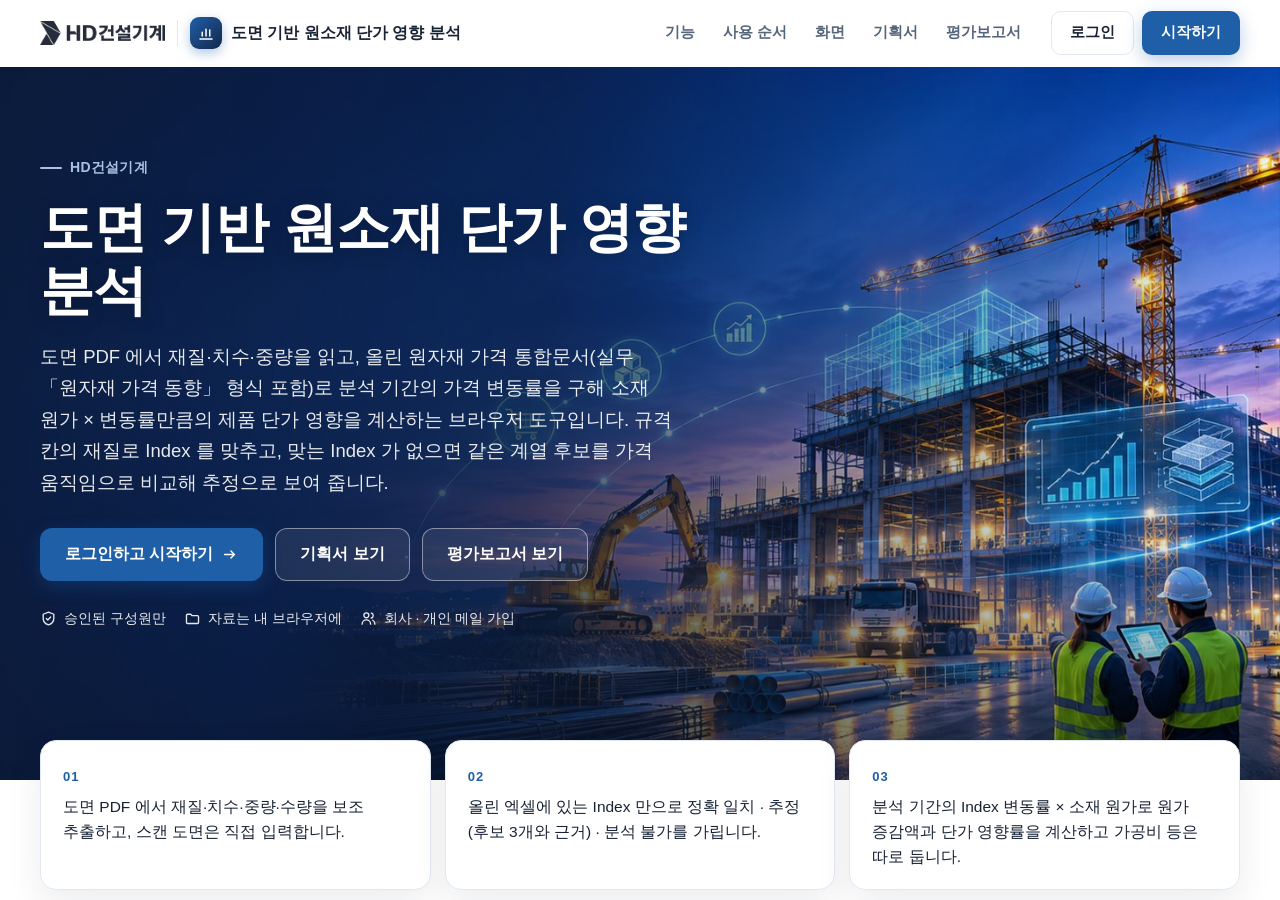
==== commit ae4df8b7: "최종 SEO · og-image · sitemap (판 2026-11-13.11) Co-Authored-By: Claude Fable 5.2 <noreply@anthropic.co" ====
--- a/index.html
+++ b/index.html
@@ -4,27 +4,35 @@
 <meta charset="UTF-8">
 <meta name="viewport" content="width=device-width, initial-scale=1.0">
 <title>원소재 가격 변동 · 제품 단가 영향 분석 — 도면 · 원자재 Index 기반</title>
-<meta name="description" content="도면 PDF 에서 재질·치수·중량을 읽고, 올린 원자재 Index 엑셀로 분석 기간의 원소재 가격 변동과 제품 단가 영향(소재 원가 × 변동률)을 계산합니다. 정확한 Index 가 없으면 가격 움직임이 비슷한 후보를 추정으로 보여 줍니다. 파일은 브라우저 안에서만 처리합니다.">
-<link rel="icon" href="favicon.svg" type="image/svg+xml">
-<link rel="canonical" href="https://aebonlee.github.io/build-2611-12/">
+<!-- seo-kit: 검색 · 공유 미리보기(주소를 옮기면 이 묶음의 주소를 내 주소로) -->
+<link rel="canonical" href="https://build-2611-12.jobability.co.kr/">
 <meta name="robots" content="index,follow">
 <meta property="og:type" content="website">
-<meta property="og:site_name" content="생성형 AI 업무자동화 전문가과정 · 2차수">
-<meta property="og:url" content="https://aebonlee.github.io/build-2611-12/">
-<meta property="og:title" content="원소재 가격 변동 · 제품 단가 영향 분석 — 생성형 AI 업무자동화 전문가과정 2차수">
-<meta property="og:description" content="도면의 재질·중량과 원자재 Index 엑셀로 원소재 가격 변동이 제품 단가에 준 영향을 계산합니다.">
-<meta property="og:image" content="https://aebonlee.github.io/build-2611-12/og-index.png">
+<meta property="og:site_name" content="HD건설기계">
+<meta property="og:title" content="HD건설기계 · 도면 기반 원소재 단가 영향 분석">
+<meta property="og:description" content="도면 PDF 에서 재질·치수·중량을 읽고, 올린 원자재 가격 통합문서(실무 「원자재 가격 동향」 형식 포함)로 분석 기간의 가격 변동률을 구해 소재 원가 × 변동률만큼의 제품 단가 영향을 계산하는 브라우저 도구입니다. 규격 칸의 재질로 Index 를 맞추고, 맞는 Index 가 없으면">
+<meta property="og:url" content="https://build-2611-12.jobability.co.kr/">
+<meta property="og:image" content="https://build-2611-12.jobability.co.kr/og-image.png">
+<meta property="og:image:secure_url" content="https://build-2611-12.jobability.co.kr/og-image.png">
+<meta property="og:image:type" content="image/png">
 <meta property="og:image:width" content="1200">
 <meta property="og:image:height" content="630">
+<meta property="og:image:alt" content="도면 기반 원소재 단가 영향 분석">
 <meta property="og:locale" content="ko_KR">
 <meta name="twitter:card" content="summary_large_image">
+<meta name="twitter:title" content="HD건설기계 · 도면 기반 원소재 단가 영향 분석">
+<meta name="twitter:description" content="도면 PDF 에서 재질·치수·중량을 읽고, 올린 원자재 가격 통합문서(실무 「원자재 가격 동향」 형식 포함)로 분석 기간의 가격 변동률을 구해 소재 원가 × 변동률만큼의 제품 단가 영향을 계산하는 브라우저 도구입니다. 규격 칸의 재질로 Index 를 맞추고, 맞는 Index 가 없으면">
+<meta name="twitter:image" content="https://build-2611-12.jobability.co.kr/og-image.png">
+<!-- /seo-kit -->
+<meta name="description" content="도면 PDF 에서 재질·치수·중량을 읽고, 올린 원자재 가격 통합문서(실무 「원자재 가격 동향」 형식 포함)로 분석 기간의 가격 변동률을 구해 소재 원가 × 변동률만큼의 제품 단가 영향을 계산하는 브라우저 도구입니다. 규격 칸의 재질로 Index 를 맞추고, 맞는 Index 가 없으면 같은 계열 후보를 가격 움직임으로 비교해 추정으로 보여 줍니다.">
+<link rel="icon" href="favicon.svg" type="image/svg+xml">
 <link rel="stylesheet" href="css/style.css">
 <link rel="stylesheet" href="css/app.css">
 <!-- auth-kit: 로그인 전에는 도구 화면을 감춘다(js/auth.js 가 판정 뒤 푼다) -->
 <script>document.documentElement.classList.add('auth-lock')</script>
-<link rel="stylesheet" href="css/auth.css?v=2026-11-13.10">
-<link rel="stylesheet" href="css/board.css?v=2026-11-13.10">
-<link rel="stylesheet" href="css/kit-build.css?v=2026-11-13.10">
+<link rel="stylesheet" href="css/auth.css?v=2026-11-13.11">
+<link rel="stylesheet" href="css/board.css?v=2026-11-13.11">
+<link rel="stylesheet" href="css/kit-build.css?v=2026-11-13.11">
 <!-- /auth-kit -->
 </head>
 <body>
@@ -148,11 +156,11 @@
 <script src="js/costidx.js"></script>
 <script src="js/app.js"></script>
 <!-- auth-kit: 로그인 · 사용 신청 · 승인 · 게시판(키트 정본 data10-00/kit/auth, 적용 build-2611-00/tools/kit) -->
-<script src="vendor/supabase.js?v=2026-11-13.10"></script>
-<script src="js/auth-config.js?v=2026-11-13.10"></script>
-<script src="js/kit-build.js?v=2026-11-13.10"></script>
-<script src="js/board.js?v=2026-11-13.10"></script>
-<script src="js/auth.js?v=2026-11-13.10"></script>
+<script src="vendor/supabase.js?v=2026-11-13.11"></script>
+<script src="js/auth-config.js?v=2026-11-13.11"></script>
+<script src="js/kit-build.js?v=2026-11-13.11"></script>
+<script src="js/board.js?v=2026-11-13.11"></script>
+<script src="js/auth.js?v=2026-11-13.11"></script>
 <!-- /auth-kit -->
 </body>
 </html>
